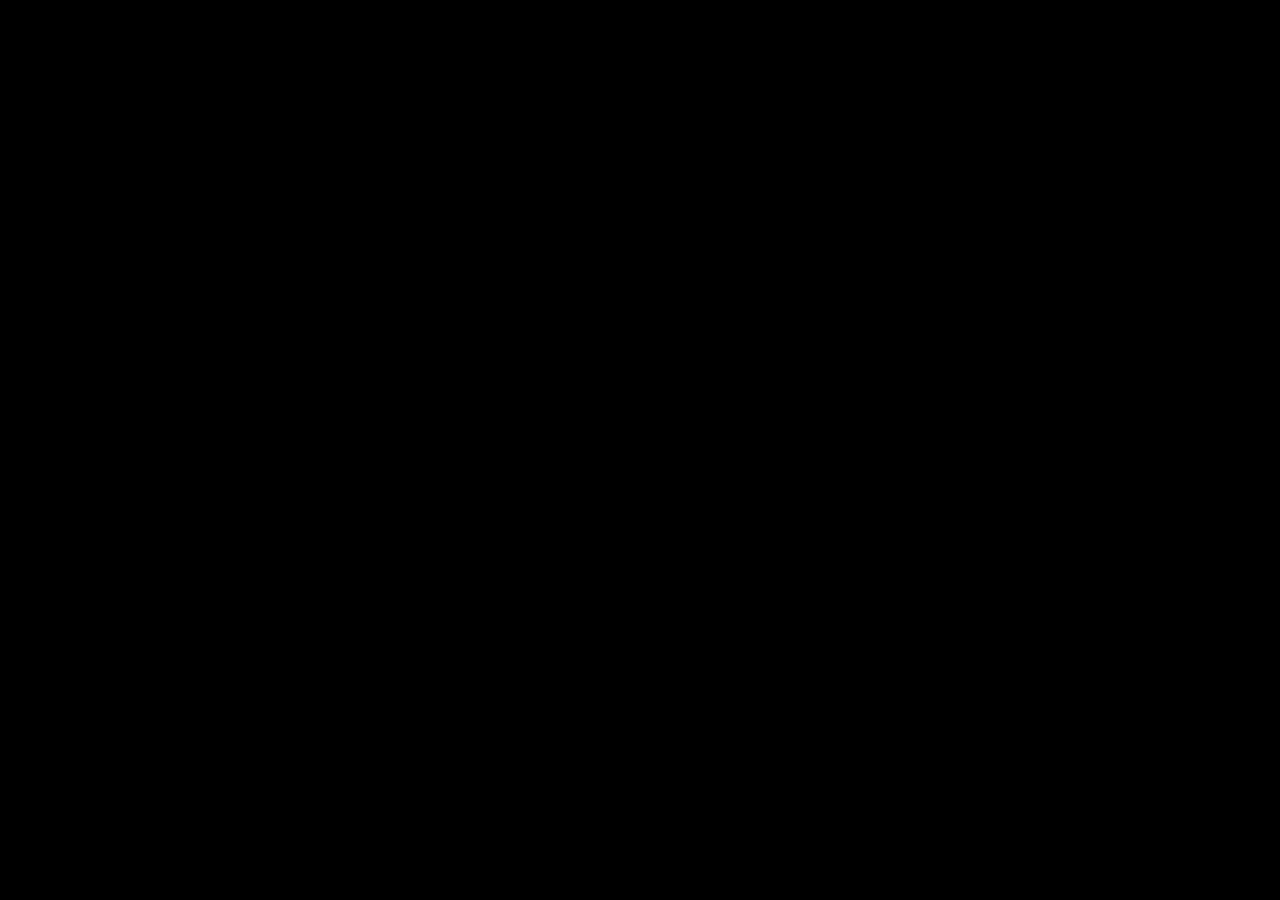
==== index.html @ f3c8ab18 "Update index.html" ====
<!DOCTYPE html>
<html lang="fr">
<head>
    <meta charset="UTF-8">
    <title>9MM</title>
    <link rel="stylesheet" href="style.css">
</head>
<body>
    <!-- INTRO TERMINAL -->
    <div id="intro-terminal">
        <div id="terminal-text"></div>
    </div>

    
    <div id="site-content" style="display:none;">
        
        <div id="background-console">
            <div id="console-output"></div>
            <div class="console-cursor"></div>
        </div>
        
        <header>
            <h1>9MM</h1>
        </header>
        <main>
            <div class="status-box">
                9mm's cancel status: <strong class="status-green">not canceled</strong>
            </div>
        </main>

        <a href="https://discord.com/users/552935813978259477" class="btn">
          <svg id="github" viewBox="0 0 24 24" data-name="Layer 1" xmlns="http://www.w3.org/2000/svg" fill="#0092E4" height="40" width="40">
            <path d="M20.317 4.3698a19.7913..."></path>
          </svg>
        </a>

        <footer>
            <img src="https://media0.giphy.com/media/v1.Y2lkPTc5MGI3NjExZTJpc3hucXhzZ2ZmNHp6emZjNTk3dDZma25yeTBzc2J0djNkNWFhZiZlcD12MV9pbnRlcm5hbF9naWZfYnlfaWQmY3Q9Zw/7SfAXqgRgh0li/giphy.gif" alt="Gif animé" class="footer-gif">
        </footer>
    </div>

    <script src="script.js"></script>
</body>
</html>
---- style.css ----
/* Écran terminal */
#intro-terminal {
    position: fixed;
    top: 0; left: 0;
    width: 100%;
    height: 100%;
    background: black;
    color: #fff; 
    font-family: "Courier New", monospace;
    padding: 20px;
    box-sizing: border-box;
    z-index: 9999;
    overflow-y: auto; 
}

.terminal-screen {
    max-width: 800px;
    margin: 0 auto; 
    font-size: 1.1em;
    line-height: 1.4em;
    white-space: pre-wrap;
    text-align: left;
}


#terminal-text span.boot  { color: #ffffff; }
#terminal-text span.ok    { color: #00ff00; }
#terminal-text span.info  { color: #00aaff; }
#terminal-text span.warn  { color: #ff3333; }

.blink {
    border-right: 2px solid #0f0;
    animation: blink 0.7s steps(1) infinite;
}

@keyframes blink {
    50% { border-color: transparent; }
}

/* Main site content styles */
#site-content {
    background-color: black;
    color: white;
    min-height: 100vh;
    width: 100vw;
    margin: 0;
    padding: 0;
    display: flex;
    flex-direction: column;
    align-items: center;
    justify-content: center;
    text-align: center;
    font-family: "Courier New", monospace;
}

body {
    margin: 0;
    padding: 0;
    background-color: black;
}

header h1 {
    font-size: 3em;
    margin-bottom: 2rem;
}

.status-box {
    font-size: 1.5em;
    margin: 2rem 0;
}

.status-green {
    color: #00ff00;
    font-weight: bold;
}

.btn {
    margin: 2rem 0;
}

footer {
    margin-top: 2rem;
}

.footer-gif {
    max-width: 200px;
    height: auto;
}


#background-console {
    position: fixed;
    top: 20px;
    right: 20px;
    width: 300px;
    height: 200px;
    background: rgba(0, 0, 0, 0.8);
    border: 1px solid #333;
    border-radius: 5px;
    padding: 10px;
    font-family: "Courier New", monospace;
    font-size: 0.8em;
    color: #00ff00;
    z-index: 1000;
    overflow: hidden;
}

#console-output {
    height: 180px;
    overflow-y: auto;
    line-height: 1.3em;
}

.console-cursor {
    width: 8px;
    height: 12px;
    background: #00ff00;
    animation: blink 1s infinite;
    display: inline-block;
}

.console-info { color: #00aaff; }
.console-ok { color: #00ff00; }
.console-warn { color: #ffaa00; }
.console-error { color: #ff3333; }
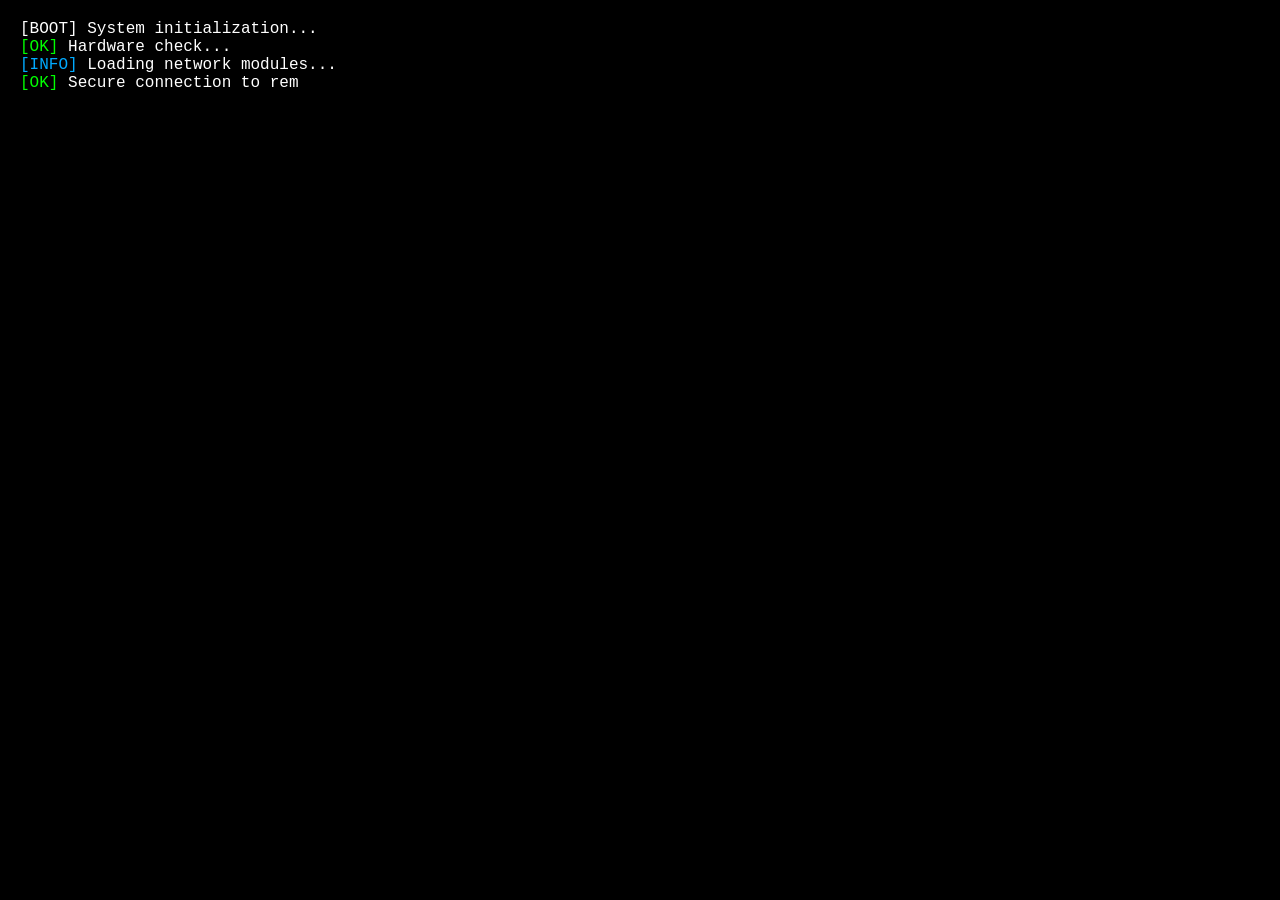
==== commit caae4a34: "Update index.html" ====
--- a/index.html
+++ b/index.html
@@ -6,13 +6,39 @@
     <link rel="stylesheet" href="style.css">
 </head>
 <body>
+    <!-- VIDEO BACKGROUND -->
+    <iframe id="video-background" 
+            src="https://www.youtube.com/embed/okGPcoToS3Y?autoplay=1&mute=1&loop=1&playlist=okGPcoToS3Y" 
+            frameborder="0" 
+            allow="autoplay; encrypted-media" 
+            allowfullscreen>
+    </iframe>
+
     <!-- INTRO TERMINAL -->
     <div id="intro-terminal">
         <div id="terminal-text"></div>
     </div>
 
+    <!-- Custom Audio Player (hidden until intro finishes) -->
+    <div id="music-player" style="display: none;">
+        <audio id="audio-player" autoplay loop>
+            <source src="music.mp3" type="audio/mpeg">
+            Your browser does not support the audio element.
+        </audio>
+
+        <label class="slider">
+            <input type="range" class="level" id="volume-control" min="0" max="1" step="0.01" value="1">
+            <svg class="volume" xmlns="http://www.w3.org/2000/svg" viewBox="0 0 24 24">
+                <g>
+                    <path d="M18.36 19.36a1 1 0 0 1-.705-1.71C19.167 16.148 20 14.142 20 12s-.833-4.148-2.345-5.65a1 1 0 1 1 1.41-1.419C20.958 6.812 22 9.322 22 12s-1.042 5.188-2.935 7.069a.997.997 0 0 1-.705.291z" fill="currentColor"></path>
+                    <path d="M15.53 16.53a.999.999 0 0 1-.703-1.711C15.572 14.082 16 13.054 16 12s-.428-2.082-1.173-2.819a1 1 0 1 1 1.406-1.422A6 6 0 0 1 18 12a6 6 0 0 1-1.767 4.241.996.996 0 0 1-.703.289zM12 22a1 1 0 0 1-.707-.293L6.586 17H4c-1.103 0-2-.897-2-2V9c0-1.103.897-2 2-2h2.586l4.707-4.707A.998.998 0 0 1 13 3v18a1 1 0 0 1-1 1z" fill="currentColor"></path>
+                </g>
+            </svg>
+        </label>
+    </div>
     
     <div id="site-content" style="display:none;">
+        <button id="start-music" style="display: none;">Start Music</button>
         
         <div id="background-console">
             <div id="console-output"></div>
@@ -29,7 +55,7 @@
         </main>
 
         <a href="https://discord.com/users/552935813978259477" class="btn">
-          <svg id="github" viewBox="0 0 24 24" data-name="Layer 1" xmlns="http://www.w3.org/2000/svg" fill="#0092E4" height="40" width="40">
+          <svg id="github" viewBox="0 0 24 24" xmlns="http://www.w3.org/2000/svg" fill="#0092E4" height="40" width="40">
             <path d="M20.317 4.3698a19.7913..."></path>
           </svg>
         </a>
@@ -39,7 +65,7 @@
         </footer>
     </div>
 
+    <script src="initialize.js"></script>
     <script src="script.js"></script>
 </body>
 </html>
-
--- a/style.css
+++ b/style.css
@@ -21,7 +21,6 @@
     white-space: pre-wrap;
     text-align: left;
 }
-
 
 #terminal-text span.boot  { color: #ffffff; }
 #terminal-text span.ok    { color: #00ff00; }
@@ -87,7 +86,7 @@
     height: auto;
 }
 
-
+/* Background console */
 #background-console {
     position: fixed;
     top: 20px;
@@ -123,3 +122,4 @@
 .console-ok { color: #00ff00; }
 .console-warn { color: #ffaa00; }
 .console-error { color: #ff3333; }
+.console-cmd { color: #ff00ff; }
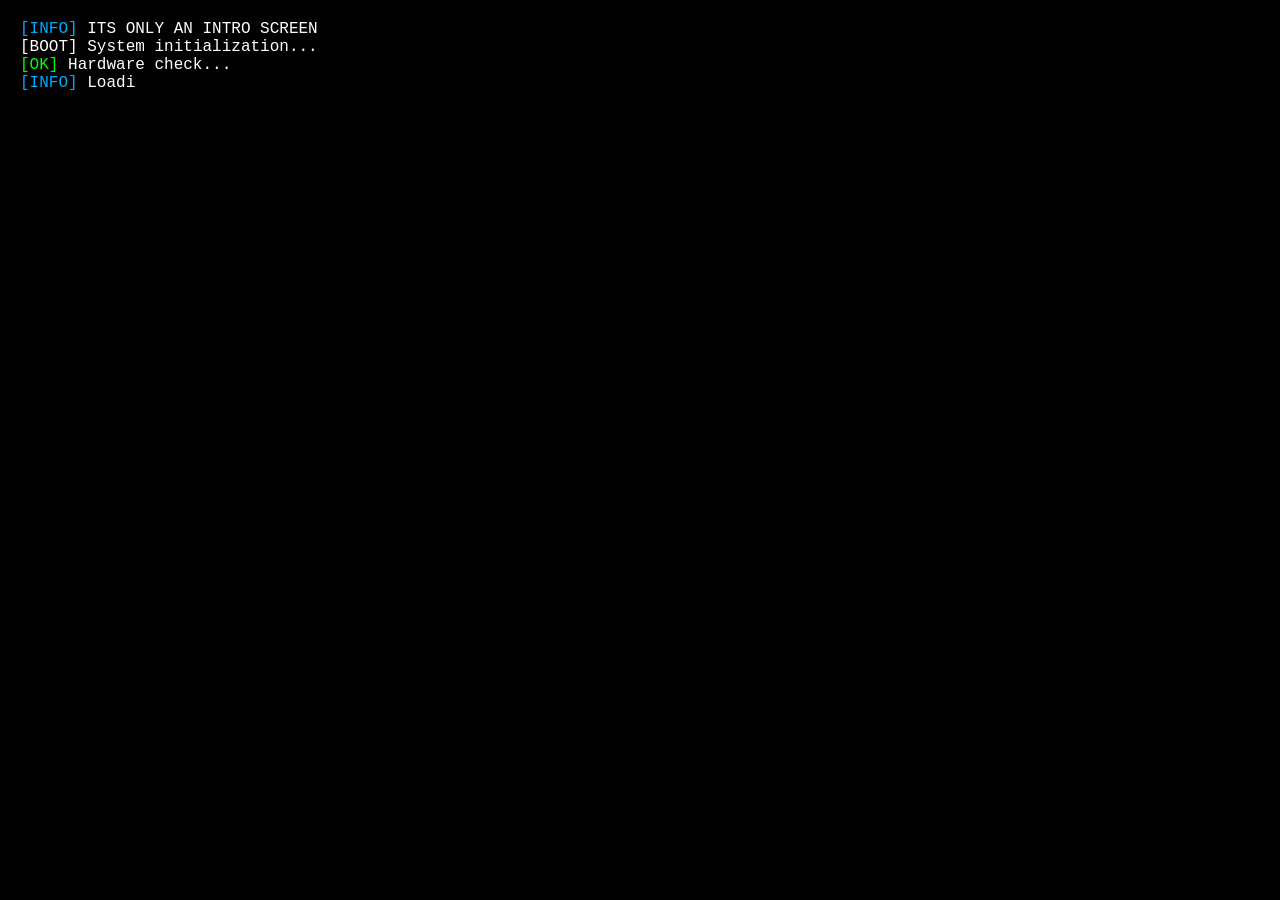
==== commit a87babf3: "Update index.html" ====
--- a/index.html
+++ b/index.html
@@ -3,10 +3,17 @@
 <head>
     <meta charset="UTF-8">
     <title>9MM</title>
-    <link rel="stylesheet" href="style.css">
+
+    
+    <script>
+    const cssBase64 = "[base64]";
+    const style = document.createElement('style');
+    style.innerHTML = atob(cssBase64);
+    document.head.appendChild(style);
+    </script>
 </head>
 <body>
-    <!-- VIDEO BACKGROUND -->
+    
     <iframe id="video-background" 
             src="https://www.youtube.com/embed/okGPcoToS3Y?autoplay=1&mute=1&loop=1&playlist=okGPcoToS3Y" 
             frameborder="0" 
@@ -14,12 +21,12 @@
             allowfullscreen>
     </iframe>
 
-    <!-- INTRO TERMINAL -->
+    
     <div id="intro-terminal">
         <div id="terminal-text"></div>
     </div>
 
-    <!-- Custom Audio Player (hidden until intro finishes) -->
+    
     <div id="music-player" style="display: none;">
         <audio id="audio-player" autoplay loop>
             <source src="music.mp3" type="audio/mpeg">
@@ -39,7 +46,6 @@
     
     <div id="site-content" style="display:none;">
         <button id="start-music" style="display: none;">Start Music</button>
-        
         <div id="background-console">
             <div id="console-output"></div>
             <div class="console-cursor"></div>
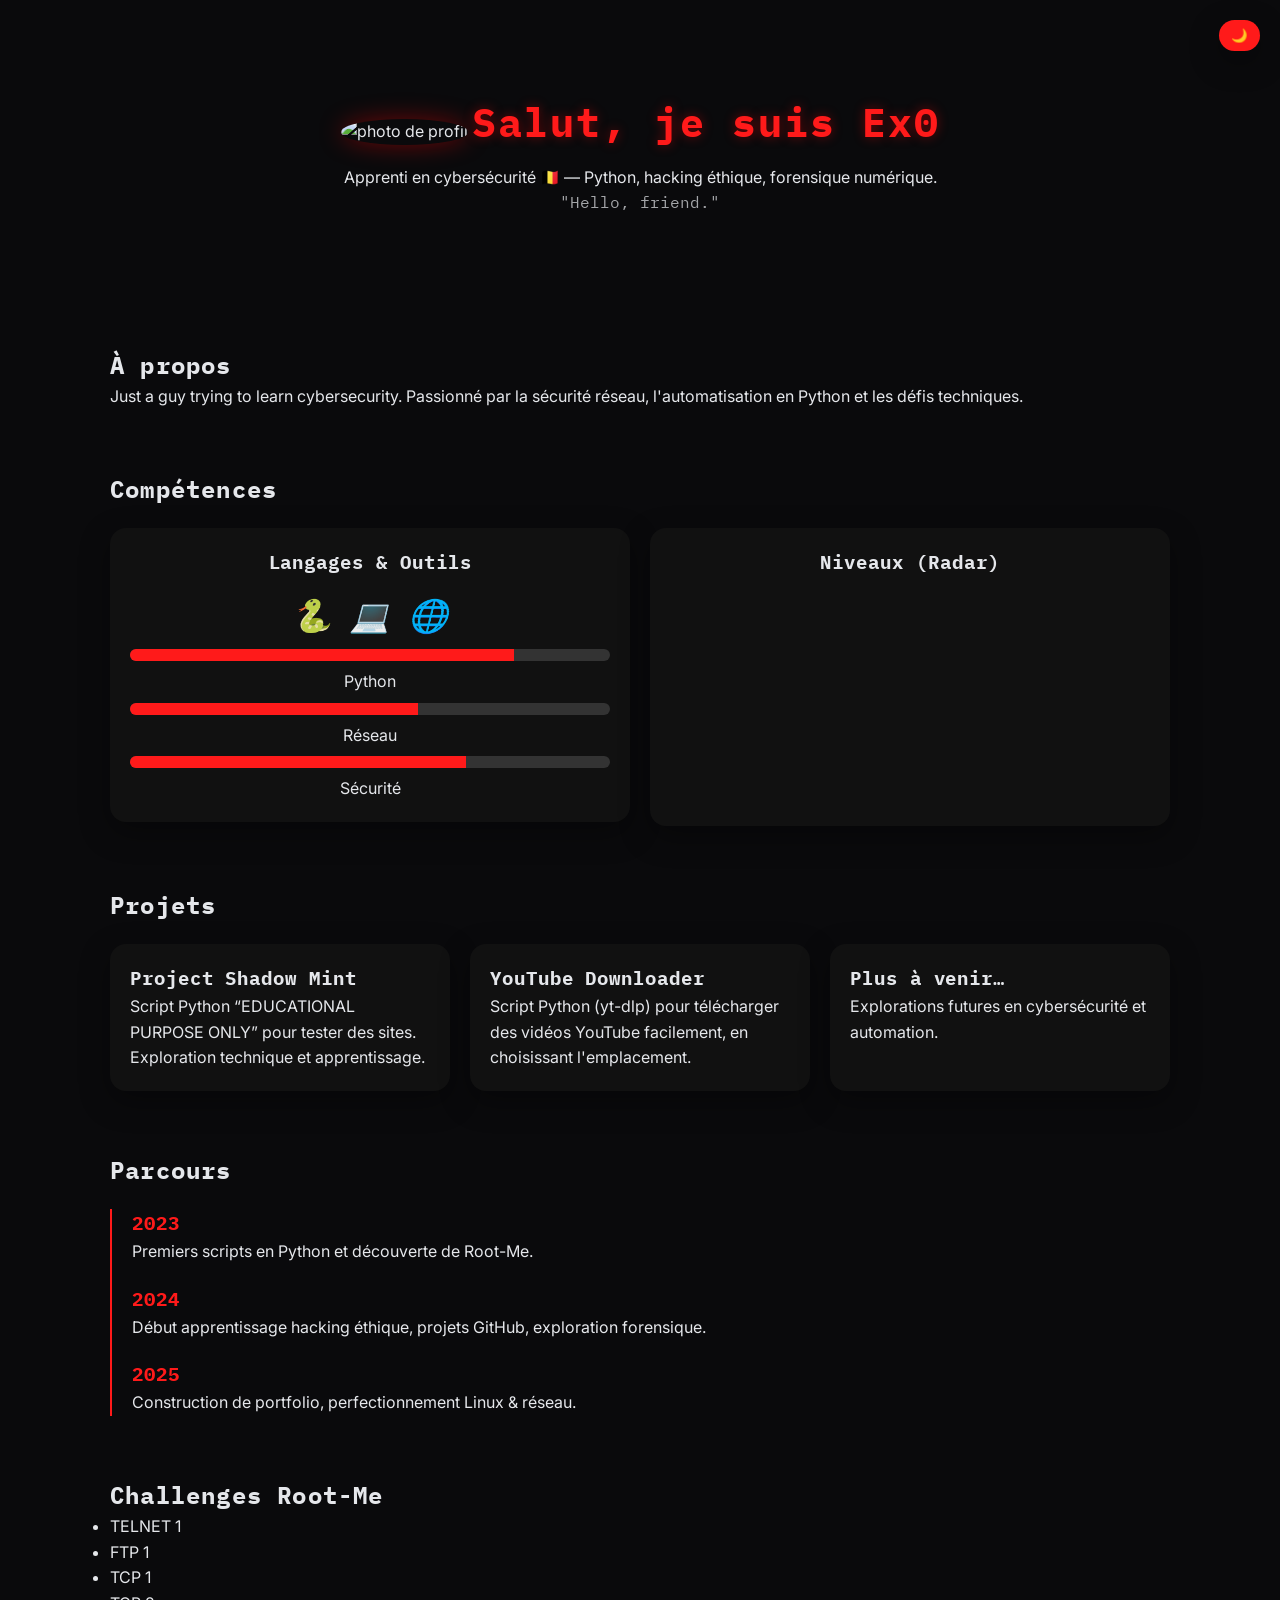
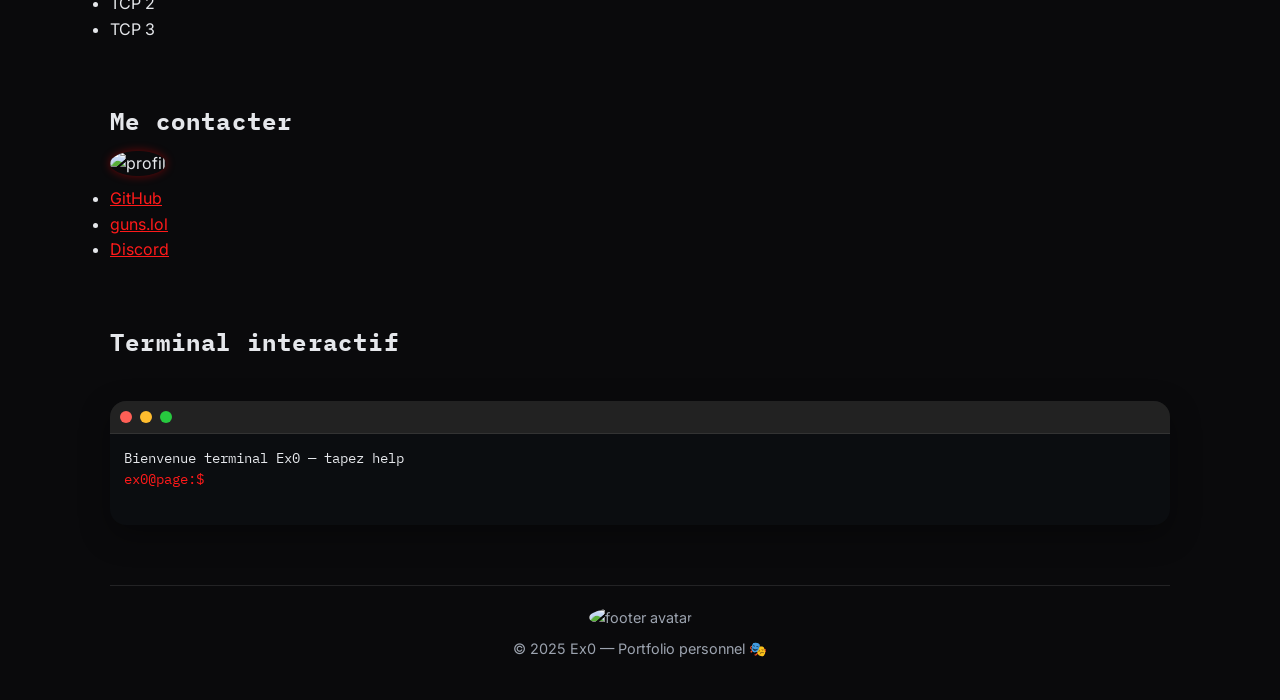
==== commit 9ba4d4cb: "Rename prototyp.html to index.html" ====
--- a/index.html
+++ b/index.html
@@ -1,77 +1,242 @@
 <!DOCTYPE html>
 <html lang="fr">
 <head>
-    <meta charset="UTF-8">
-    <title>9MM</title>
-
-    
-    <script>
-    const cssBase64 = "[base64]";
-    const style = document.createElement('style');
-    style.innerHTML = atob(cssBase64);
-    document.head.appendChild(style);
-    </script>
+  <meta charset="utf-8" />
+  <meta name="viewport" content="width=device-width, initial-scale=1" />
+  <title>Ex0 — Portfolio</title>
+  <meta name="description" content="Portfolio personnel de Ex0 : cybersécurité, projets, compétences, contacts." />
+  <link href="https://fonts.googleapis.com/css2?family=IBM+Plex+Mono:wght@400;600&family=Inter:wght@400;600&display=swap" rel="stylesheet">
+  <script src="https://cdn.jsdelivr.net/npm/chart.js"></script>
+  <style>
+    :root {--bg:#0a0a0c;--text:#e5e7eb;--muted:#9ca3af;--accent:#ff1a1a;--shadow:0 10px 30px rgba(0,0,0,.35);--radius:16px;}
+    [data-theme="light"] {--bg:#f5f5f5;--text:#1f2937;--muted:#6b7280;--accent:#d00000;}
+    [data-theme="fsociety"] {--bg:#000;--text:#0f0;--muted:#0a0;--accent:#0f0;}
+    *{box-sizing:border-box;margin:0;padding:0}
+    body{background:var(--bg);color:var(--text);font-family:'Inter',sans-serif;line-height:1.6;overflow-x:hidden;transition:.4s;}
+    body::after{content:"";position:fixed;inset:0;background:repeating-linear-gradient(0deg,rgba(255,255,255,.03) 0 1px,transparent 1px 3px);mix-blend-mode:soft-light;opacity:.15;pointer-events:none;}
+    .container{width:min(1100px,92%);margin:0 auto;padding:20px;}
+    h1,h2,h3{font-family:'IBM Plex Mono',monospace;letter-spacing:.05em;}
+    .hero{text-align:center;padding:70px 0;}
+    .hero img{width:150px;height:150px;border-radius:50%;box-shadow:0 0 25px rgba(255,0,0,.4);margin-bottom:20px;}
+    .hero h1{font-size:2.5rem;color:var(--accent);text-shadow:0 0 12px rgba(255,0,0,.4);display:inline-block;}
+    .glitch:hover {animation: glitch 0.5s infinite;}
+    @keyframes glitch {
+      0% {text-shadow: 2px 0 red, -2px 0 blue;}
+      20% {text-shadow: -2px 0 red, 2px 0 blue;}
+      40% {text-shadow: 2px 2px red, -2px -2px blue;}
+      60% {text-shadow: -2px -2px red, 2px 2px blue;}
+      100% {text-shadow: 2px 0 red, -2px 0 blue;}
+    }
+    .section{margin-top:60px;}
+    .cards{display:grid;grid-template-columns:repeat(auto-fit,minmax(260px,1fr));gap:20px;margin-top:20px;}
+    .card{background:#111;border-radius:var(--radius);box-shadow:var(--shadow);padding:20px;transition:.3s}
+    [data-theme="light"] .card{background:#fff;}
+    [data-theme="fsociety"] .card{background:#010;}
+    .card:hover{transform:translateY(-4px);}
+    a{color:var(--accent);}
+    footer{margin-top:60px;text-align:center;color:var(--muted);font-size:.9rem;padding:20px 0;border-top:1px solid rgba(255,255,255,.1)}
+    .skills{display:flex;flex-wrap:wrap;gap:20px;margin-top:20px;align-items:flex-start}
+    .skills .card{flex:1;min-width:280px;text-align:center}
+    .skills-icons{display:flex;justify-content:center;gap:18px;margin-top:12px;font-size:2rem}
+    .skills-icons i{color:var(--accent);}
+    canvas{max-width:100%;}
+    .progress-bar{background:#333;border-radius:10px;overflow:hidden;margin:8px 0;}
+    .progress-fill{background:var(--accent);height:12px;}
+    .timeline{border-left:2px solid var(--accent);margin-top:20px;padding-left:20px;}
+    .timeline-item{margin-bottom:20px;}
+    .timeline-item h3{color:var(--accent)}
+    .terminal{background:#0b0d10;border-radius:var(--radius);box-shadow:var(--shadow);margin-top:40px;overflow:hidden}
+    [data-theme="light"] .terminal{background:#f0f0f0;}
+    [data-theme="fsociety"] .terminal{background:#000;color:#0f0;}
+    .term-head{padding:10px;background:#222;border-bottom:1px solid #333;display:flex;gap:8px}
+    [data-theme="light"] .term-head{background:#ddd;border-bottom:1px solid #bbb;}
+    [data-theme="fsociety"] .term-head{background:#111;border-bottom:1px solid #0f0;}
+    .dot{width:12px;height:12px;border-radius:50%}
+    .red{background:#ff5f56}.yellow{background:#ffbd2e}.green{background:#27c93f}
+    .term-body{padding:14px;font-family:'IBM Plex Mono',monospace;font-size:14px;line-height:1.5}
+    .term-line{white-space:pre-wrap}
+    .term-prompt{color:var(--accent)}
+    .term-input{background:transparent;border:none;outline:none;color:var(--text);width:100%;font:inherit}
+    .toggle-theme{position:fixed;top:20px;right:20px;background:var(--accent);color:#fff;border:none;border-radius:var(--radius);padding:8px 12px;cursor:pointer;box-shadow:var(--shadow)}
+    .ascii{font-family:'IBM Plex Mono',monospace;white-space:pre;font-size:10px;line-height:1.2;color:var(--accent);}
+
+    
+    .challenge { color: var(--text); text-decoration: none; transition: color 0.3s, transform 0.2s; }
+    .challenge:hover { color: var(--accent); transform: scale(1.05); }
+  </style>
 </head>
 <body>
-    
-    <iframe id="video-background" 
-            src="https://www.youtube.com/embed/okGPcoToS3Y?autoplay=1&mute=1&loop=1&playlist=okGPcoToS3Y" 
-            frameborder="0" 
-            allow="autoplay; encrypted-media" 
-            allowfullscreen>
-    </iframe>
-
-    
-    <div id="intro-terminal">
-        <div id="terminal-text"></div>
-    </div>
-
-    
-    <div id="music-player" style="display: none;">
-        <audio id="audio-player" autoplay loop>
-            <source src="music.mp3" type="audio/mpeg">
-            Your browser does not support the audio element.
-        </audio>
-
-        <label class="slider">
-            <input type="range" class="level" id="volume-control" min="0" max="1" step="0.01" value="1">
-            <svg class="volume" xmlns="http://www.w3.org/2000/svg" viewBox="0 0 24 24">
-                <g>
-                    <path d="M18.36 19.36a1 1 0 0 1-.705-1.71C19.167 16.148 20 14.142 20 12s-.833-4.148-2.345-5.65a1 1 0 1 1 1.41-1.419C20.958 6.812 22 9.322 22 12s-1.042 5.188-2.935 7.069a.997.997 0 0 1-.705.291z" fill="currentColor"></path>
-                    <path d="M15.53 16.53a.999.999 0 0 1-.703-1.711C15.572 14.082 16 13.054 16 12s-.428-2.082-1.173-2.819a1 1 0 1 1 1.406-1.422A6 6 0 0 1 18 12a6 6 0 0 1-1.767 4.241.996.996 0 0 1-.703.289zM12 22a1 1 0 0 1-.707-.293L6.586 17H4c-1.103 0-2-.897-2-2V9c0-1.103.897-2 2-2h2.586l4.707-4.707A.998.998 0 0 1 13 3v18a1 1 0 0 1-1 1z" fill="currentColor"></path>
-                </g>
-            </svg>
-        </label>
-    </div>
-    
-    <div id="site-content" style="display:none;">
-        <button id="start-music" style="display: none;">Start Music</button>
-        <div id="background-console">
-            <div id="console-output"></div>
-            <div class="console-cursor"></div>
-        </div>
-        
-        <header>
-            <h1>9MM</h1>
-        </header>
-        <main>
-            <div class="status-box">
-                9mm's cancel status: <strong class="status-green">not canceled</strong>
-            </div>
-        </main>
-
-        <a href="https://discord.com/users/552935813978259477" class="btn">
-          <svg id="github" viewBox="0 0 24 24" xmlns="http://www.w3.org/2000/svg" fill="#0092E4" height="40" width="40">
-            <path d="M20.317 4.3698a19.7913..."></path>
-          </svg>
-        </a>
-
-        <footer>
-            <img src="https://media0.giphy.com/media/v1.Y2lkPTc5MGI3NjExZTJpc3hucXhzZ2ZmNHp6emZjNTk3dDZma25yeTBzc2J0djNkNWFhZiZlcD12MV9pbnRlcm5hbF9naWZfYnlfaWQmY3Q9Zw/7SfAXqgRgh0li/giphy.gif" alt="Gif animé" class="footer-gif">
-        </footer>
-    </div>
-
-    <script src="initialize.js"></script>
-    <script src="script.js"></script>
+  <button class="toggle-theme" id="toggleTheme">🌙</button>
+  <div class="container">
+    <section class="hero">
+      <img src="https://github.com/Eex00.png" alt="photo de profil" />
+      <h1 class="glitch">Salut, je suis Ex0</h1>
+      <p>Apprenti en cybersécurité 🇧🇪 — Python, hacking éthique, forensique numérique.</p>
+      <p style="opacity:.7;font-family:'IBM Plex Mono',monospace;">"Hello, friend."</p>
+    </section>
+
+    <section class="section">
+      <h2>À propos</h2>
+      <p>Just a guy trying to learn cybersecurity. Passionné par la sécurité réseau, l'automatisation en Python et les défis techniques.</p>
+    </section>
+
+    <section class="section">
+      <h2>Compétences</h2>
+      <div class="skills">
+        <div class="card">
+          <h3>Langages & Outils</h3>
+          <div class="skills-icons">
+            <i>🐍</i><i>💻</i><i>🌐</i>
+          </div>
+          <div class="progress-bar"><div class="progress-fill" style="width:80%"></div></div>
+          <p>Python</p>
+          <div class="progress-bar"><div class="progress-fill" style="width:60%"></div></div>
+          <p>Réseau</p>
+          <div class="progress-bar"><div class="progress-fill" style="width:70%"></div></div>
+          <p>Sécurité</p>
+        </div>
+        <div class="card">
+          <h3>Niveaux (Radar)</h3>
+          <canvas id="skillsChart" height="220"></canvas>
+        </div>
+      </div>
+    </section>
+
+    <section class="section">
+      <h2>Projets</h2>
+      <div class="cards">
+        <div class="card">
+          <h3>Project Shadow Mint</h3>
+          <p>Script Python “EDUCATIONAL PURPOSE ONLY” pour tester des sites. Exploration technique et apprentissage.</p>
+        </div>
+        <div class="card">
+          <h3>YouTube Downloader</h3>
+          <p>Script Python (yt-dlp) pour télécharger des vidéos YouTube facilement, en choisissant l'emplacement.</p>
+        </div>
+        <div class="card">
+          <h3>Plus à venir…</h3>
+          <p>Explorations futures en cybersécurité et automation.</p>
+        </div>
+      </div>
+    </section>
+
+    <section class="section">
+      <h2>Parcours</h2>
+      <div class="timeline">
+        <div class="timeline-item">
+          <h3>2023</h3>
+          <p>Premiers scripts en Python et découverte de Root-Me.</p>
+        </div>
+        <div class="timeline-item">
+          <h3>2024</h3>
+          <p>Début apprentissage hacking éthique, projets GitHub, exploration forensique.</p>
+        </div>
+        <div class="timeline-item">
+          <h3>2025</h3>
+          <p>Construction de portfolio, perfectionnement Linux & réseau.</p>
+        </div>
+      </div>
+    </section>
+
+    <section class="section">
+      <h2>Challenges Root-Me</h2>
+      <ul>
+        <li><a href="https://www.root-me.org/fr/Challenges/Reseau/TELNET-authentification" target="_blank" class="challenge">TELNET 1</a></li>
+        <li><a href="https://www.root-me.org/fr/Challenges/Reseau/FTP-Authentification" target="_blank" class="challenge">FTP 1</a></li>
+        <li><a href="https://www.root-me.org/fr/Challenges/Programmation/TCP-Retour-au-college" target="_blank" class="challenge">TCP 1</a></li>
+        <li><a href="https://www.root-me.org/fr/Challenges/Programmation/TCP-Chaine-encodee" target="_blank" class="challenge">TCP 2</a></li>
+        <li><a href="https://www.root-me.org/fr/Challenges/Programmation/TCP-La-roue-romaine" target="_blank" class="challenge">TCP 3</a></li>
+      </ul>
+    </section>
+
+    <section class="section">
+      <h2>Me contacter</h2>
+      <img src="https://github.com/Eex00.png" alt="profil" style="width:90px;height:90px;border-radius:50%;margin:10px 0;box-shadow:0 0 10px rgba(255,0,0,.4)">
+      <ul>
+        <li><a href="https://github.com/Eex00" target="_blank">GitHub</a></li>
+        <li><a href="https://guns.lol/4am" target="_blank">guns.lol</a></li>
+        <li><a href="https://discord.com/users/552935813978259477" target="_blank">Discord</a></li>
+      </ul>
+    </section>
+
+    <section class="section">
+      <h2>Terminal interactif</h2>
+      <div class="terminal">
+        <div class="term-head">
+          <div class="dot red"></div><div class="dot yellow"></div><div class="dot green"></div>
+        </div>
+        <div class="term-body" id="termBody">
+          <div class="term-line">Bienvenue terminal Ex0 — tapez help</div>
+          <div class="term-line"><span class="term-prompt">ex0@page:$</span> <input id="termInput" class="term-input" autofocus /></div>
+        </div>
+      </div>
+    </section>
+
+    <footer>
+      <img src="https://github.com/Eex00.png" alt="footer avatar" style="width:60px;height:60px;border-radius:50%;margin-bottom:8px;">
+      <div>© 2025 Ex0 — Portfolio personnel 🎭</div>
+    </footer>
+  </div>
+
+  <script>
+    
+    const commands = {
+      help: () => ['help – voir commandes','about – info brève','projects – voir mes projets','contact – liens de contact','clear – nettoyer écran','fsociety – mode secret'],
+      about: () => ['Je suis Ex0, apprenti cybersécurité, basé en Belgique.'],
+      projects: () => ['- Project Shadow Mint','- YouTube Downloader','- Plus à venir'],
+      contact: () => ['GitHub: https://github.com/Eex00','guns.lol: https://guns.lol/4am','Discord: https://discord.com/users/552935813978259477'],
+      fsociety: () => {document.body.setAttribute('data-theme','fsociety'); return ["fsociety mode activé.","Welcome to the revolution.","⠀⠀⠀⠀⠀⣠⣤⣤⣤⣄⠀⠀⠀⠀⠀","⠀⠀⠀⠀⣿⣿⣿⣿⣿⣿⠀⠀⠀⠀⠀","⠀⠀⠀⣿⣿⣿⣿⣿⣿⣿⣿⠀⠀⠀⠀","⠀⠀⣿⣿⣿⣿⣿⣿⣿⣿⣿⣿⠀⠀⠀","⠀⠀⣿⣿⡿⠿⠿⠿⠿⣿⣿⣿⠀⠀⠀"]},
+      clear: () => {clearTerminal();return[]}
+    };
+
+    function clearTerminal(){document.querySelectorAll('.term-line').forEach((ln,i)=>{if(i>0)ln.remove();});}
+    const input=document.getElementById('termInput');
+    const termBody=document.getElementById('termBody');
+    input.addEventListener('keydown',e=>{
+      if(e.key==='Enter'){
+        const val=input.value.trim();
+        const prompt=document.createElement('div');
+        prompt.className='term-line';
+        prompt.innerHTML=`<span class="term-prompt">ex0@page:$</span> ${val}`;
+        termBody.insertBefore(prompt,input.parentNode);
+        if(commands[val])commands[val]().forEach(line=>{const d=document.createElement('div');d.className='term-line';d.textContent=line;termBody.insertBefore(d,input.parentNode);});
+        input.value='';
+      }
+    });
+
+    
+    new Chart(document.getElementById('skillsChart'),{
+      type:'radar',
+      data:{labels:['Python','Réseau','Sécurité','Forensique','Linux'],datasets:[{label:'Compétences',data:[8,6,7,5,6],fill:true,backgroundColor:'rgba(255,0,0,0.2)',borderColor:'rgba(255,0,0,0.8)',pointBackgroundColor:'rgba(255,0,0,1)'}]},
+      options:{scales:{r:{angleLines:{color:'rgba(255,255,255,.1)'},grid:{color:'rgba(255,255,255,.1)'},pointLabels:{color:'var(--text)'},ticks:{display:false}}},plugins:{legend:{labels:{color:'var(--text)'}}}}
+    });
+
+    
+    const btn=document.getElementById('toggleTheme');
+    btn.addEventListener('click',()=>{
+      if(document.body.getAttribute('data-theme')==='light'){
+        document.body.removeAttribute('data-theme');
+        btn.textContent='🌙';
+      } else if(document.body.getAttribute('data-theme')==='fsociety'){
+        document.body.removeAttribute('data-theme');
+        btn.textContent='🌙';
+      } else {
+        document.body.setAttribute('data-theme','light');
+        btn.textContent='☀️';
+      }
+    });
+
+    
+    const heroTitle=document.querySelector('.hero h1');
+    let clickCount=0;
+    heroTitle.addEventListener('click',()=>{
+      clickCount++;
+      if(clickCount===3){
+        alert("MR. ROBOT ASCII:\n\n  /\/\/\ \n ( o   o ) \n  >  -  <  ");
+        clickCount=0;
+      }
+      setTimeout(()=>clickCount=0,1000);
+    });
+  </script>
 </body>
 </html>
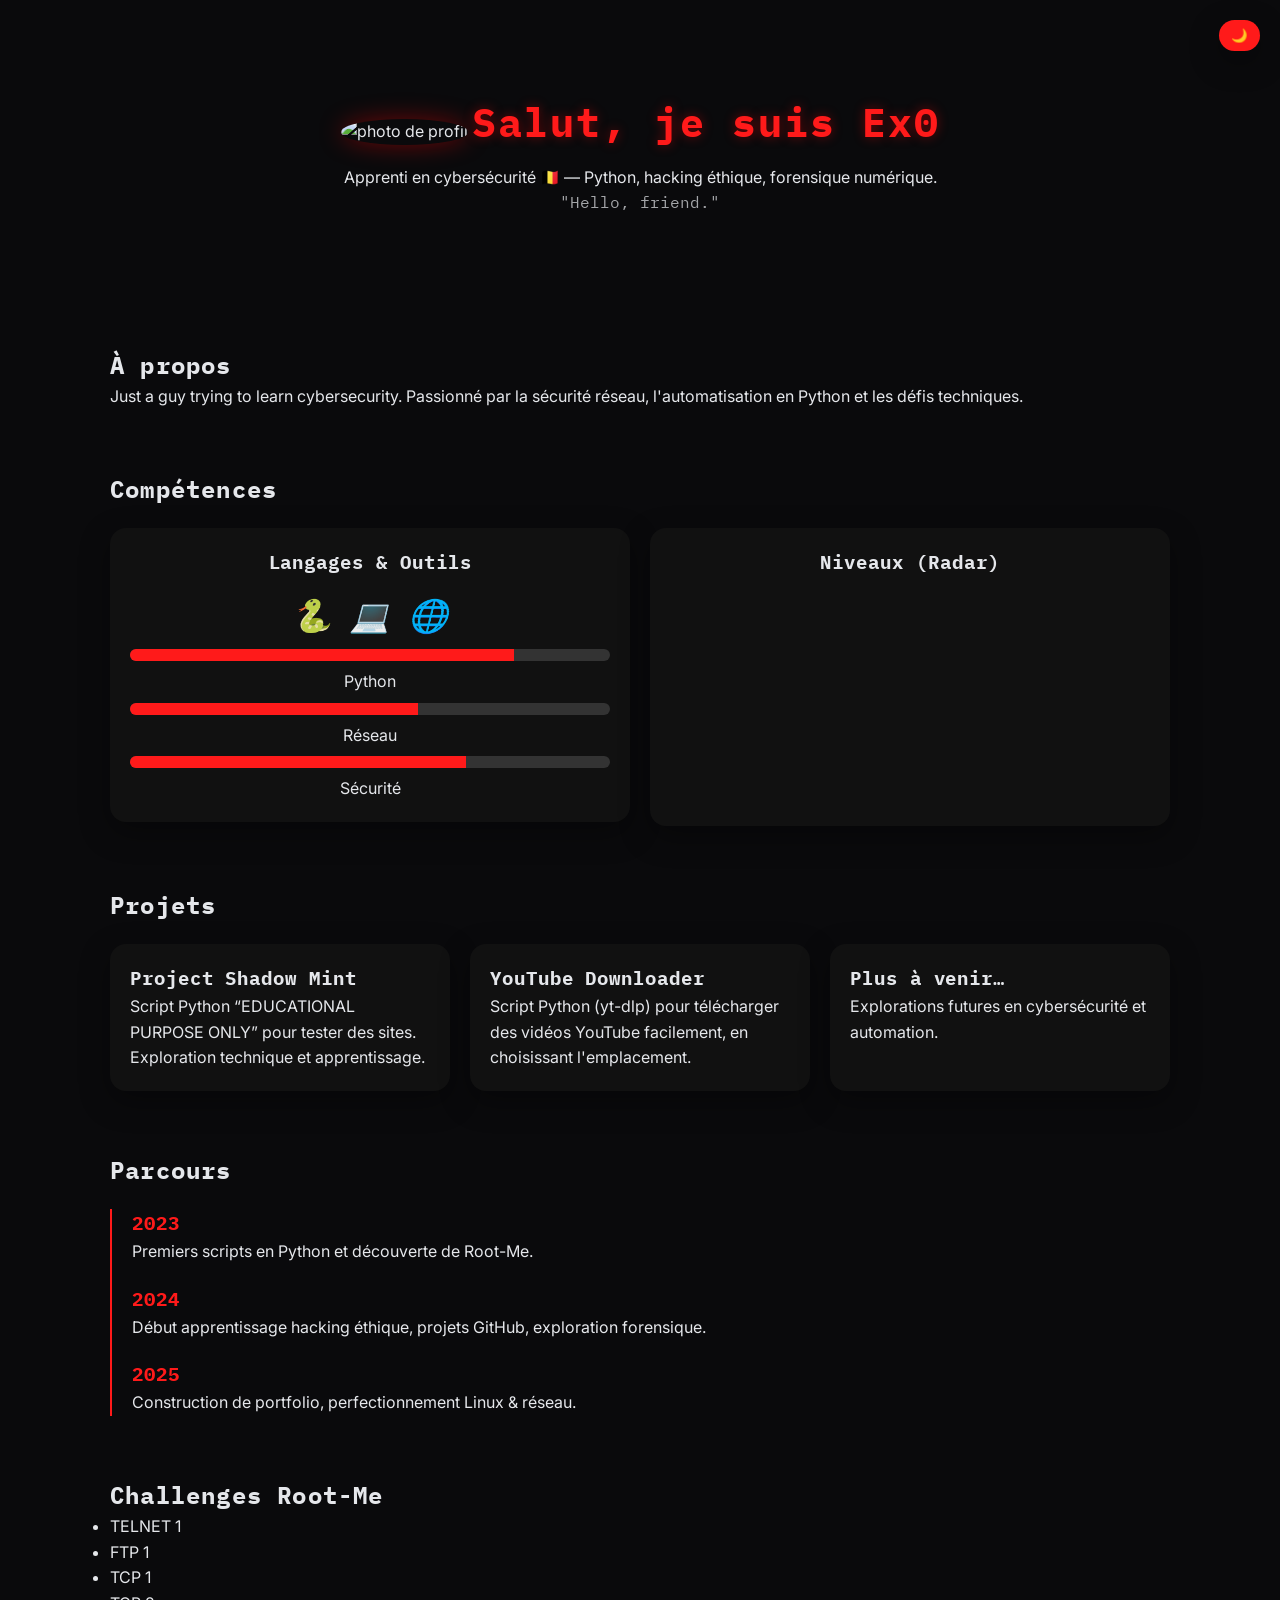
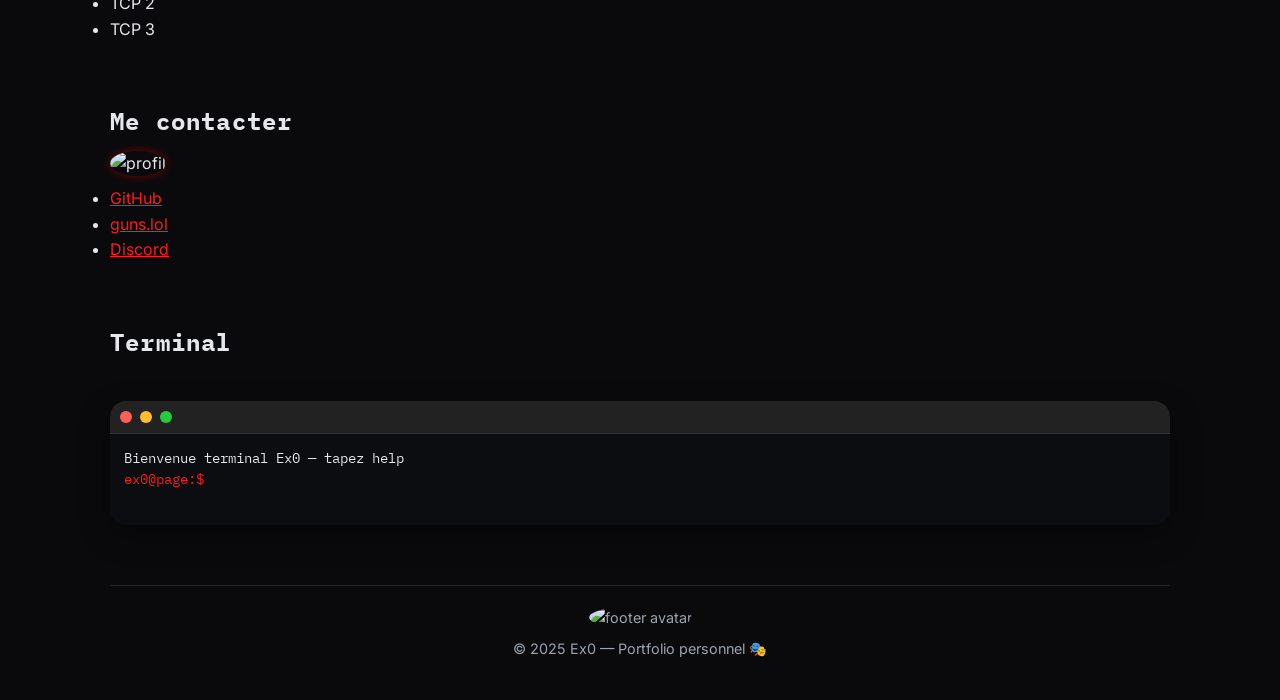
==== commit 128239da: "Update index.html" ====
--- a/index.html
+++ b/index.html
@@ -160,14 +160,14 @@
     </section>
 
     <section class="section">
-      <h2>Terminal interactif</h2>
+      <h2>Terminal </h2>
       <div class="terminal">
         <div class="term-head">
           <div class="dot red"></div><div class="dot yellow"></div><div class="dot green"></div>
         </div>
         <div class="term-body" id="termBody">
           <div class="term-line">Bienvenue terminal Ex0 — tapez help</div>
-          <div class="term-line"><span class="term-prompt">ex0@page:$</span> <input id="termInput" class="term-input" autofocus /></div>
+          <div class="term-line"><span class="term-prompt">ex0@page:$</span> <input id="termInput" class="term-input" /></div>
         </div>
       </div>
     </section>
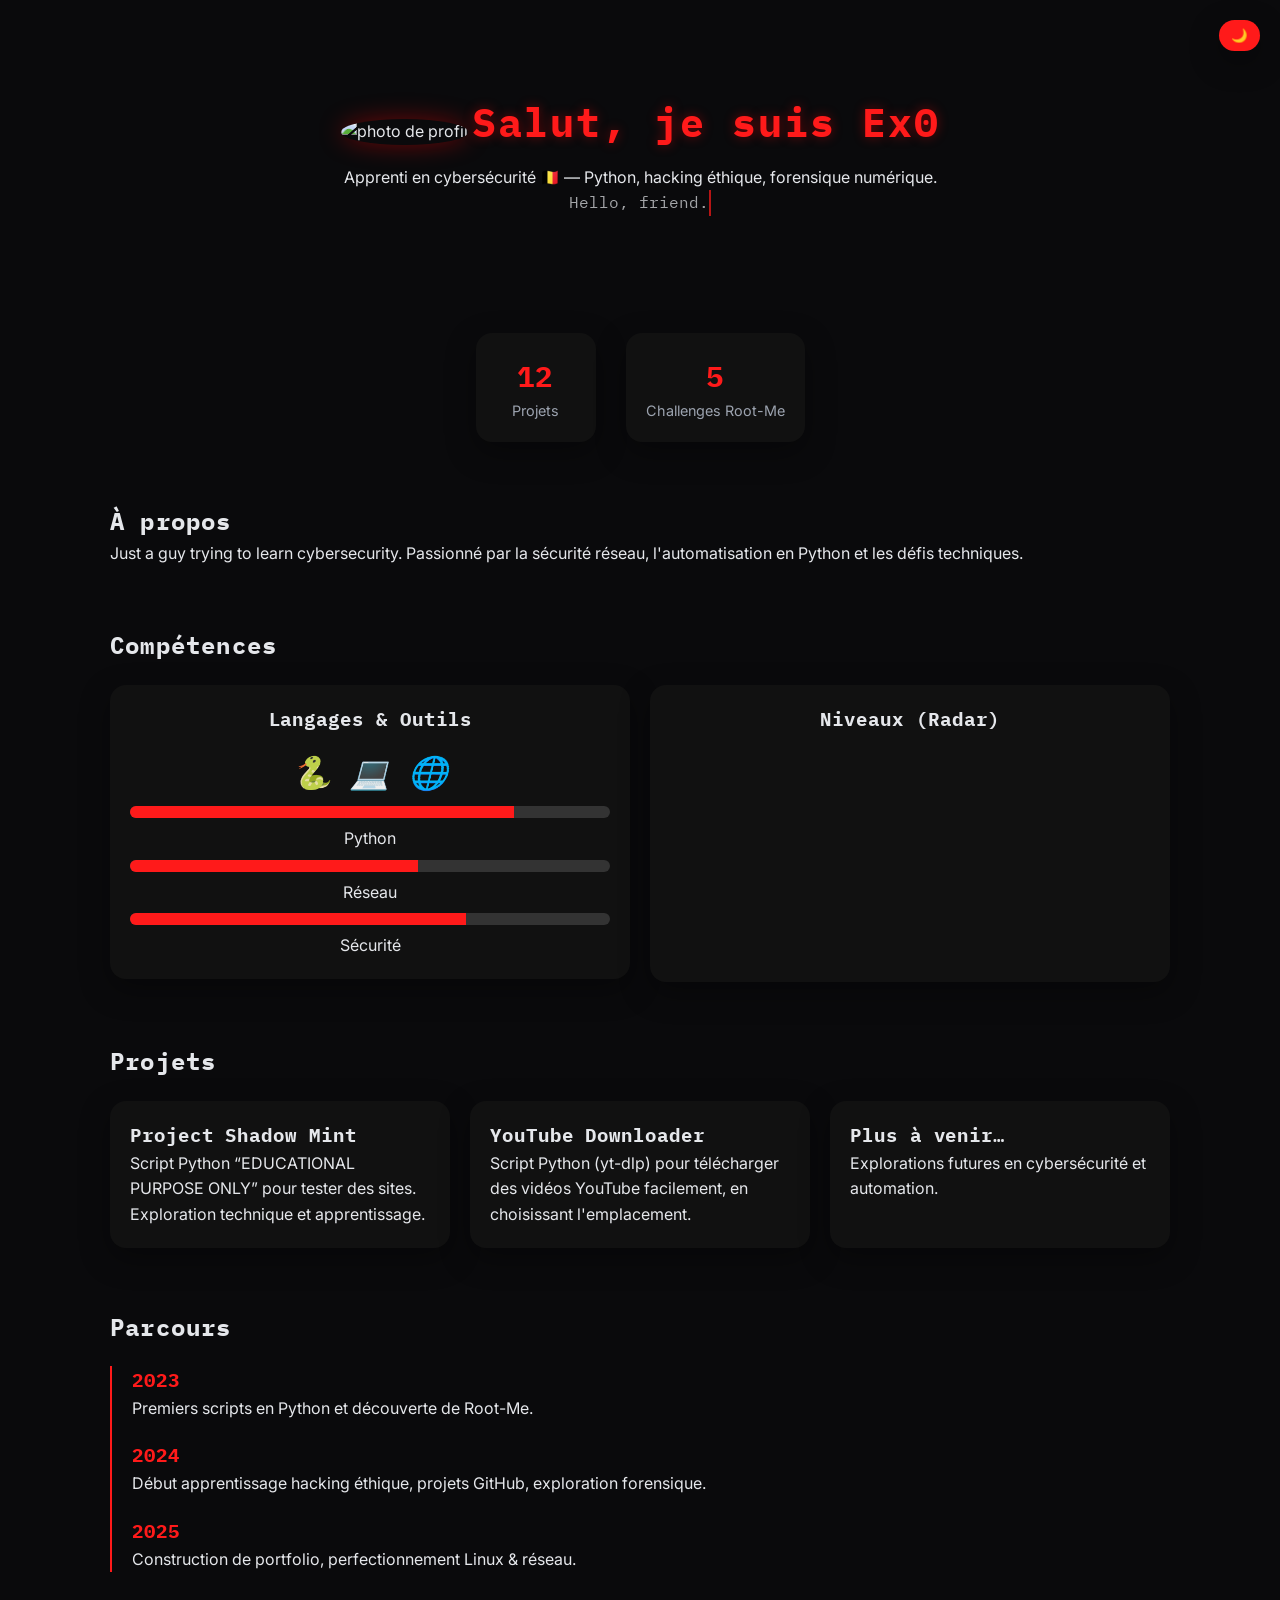
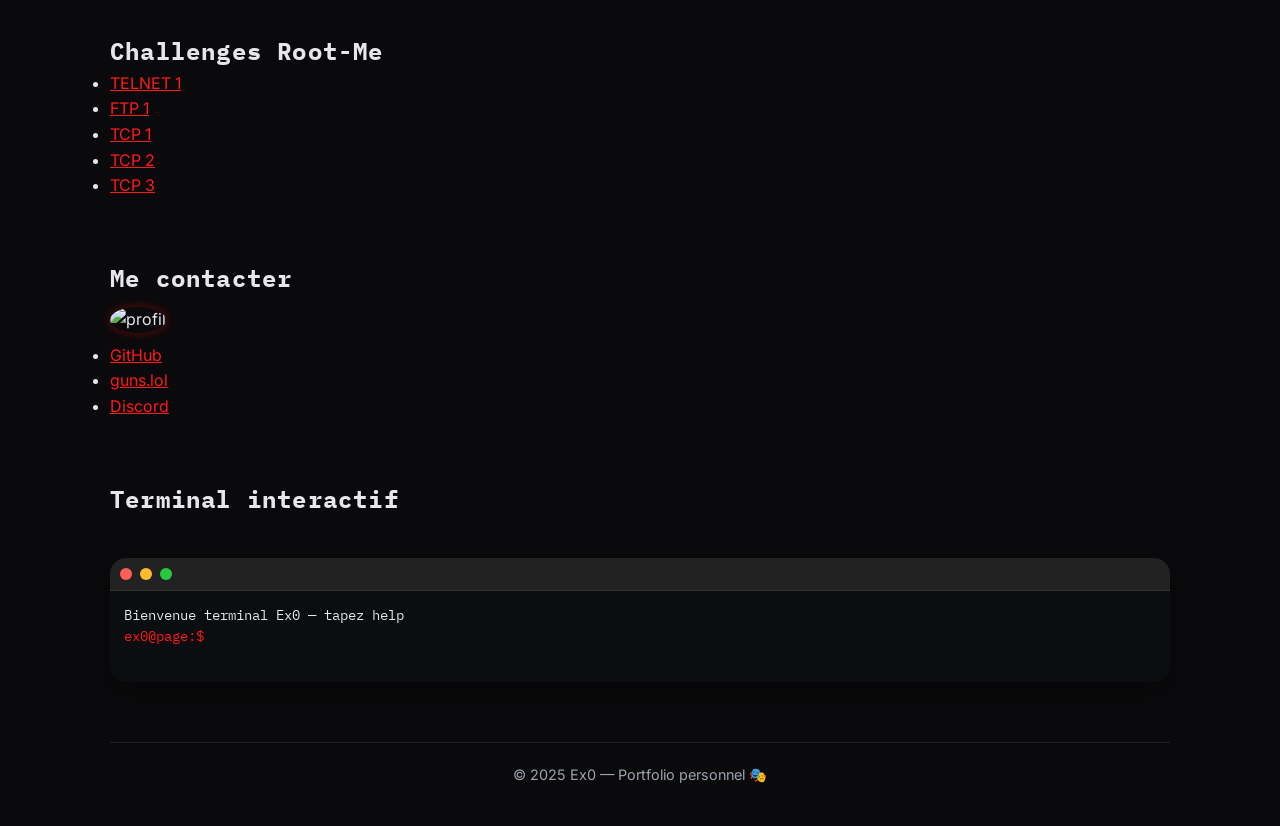
==== commit f4432c2b: "Update index.html" ====
--- a/index.html
+++ b/index.html
@@ -27,6 +27,7 @@
       60% {text-shadow: -2px -2px red, 2px 2px blue;}
       100% {text-shadow: 2px 0 red, -2px 0 blue;}
     }
+    .typewriter{opacity:.7;font-family:'IBM Plex Mono',monospace;display:inline-block;border-right:2px solid var(--accent);white-space:nowrap;overflow:hidden;}
     .section{margin-top:60px;}
     .cards{display:grid;grid-template-columns:repeat(auto-fit,minmax(260px,1fr));gap:20px;margin-top:20px;}
     .card{background:#111;border-radius:var(--radius);box-shadow:var(--shadow);padding:20px;transition:.3s}
@@ -53,16 +54,27 @@
     [data-theme="fsociety"] .term-head{background:#111;border-bottom:1px solid #0f0;}
     .dot{width:12px;height:12px;border-radius:50%}
     .red{background:#ff5f56}.yellow{background:#ffbd2e}.green{background:#27c93f}
-    .term-body{padding:14px;font-family:'IBM Plex Mono',monospace;font-size:14px;line-height:1.5}
+    .term-body{padding:14px;font-family:'IBM Plex Mono',monospace;font-size:14px;line-height:1.5;max-height:300px;overflow-y:auto;}
     .term-line{white-space:pre-wrap}
     .term-prompt{color:var(--accent)}
     .term-input{background:transparent;border:none;outline:none;color:var(--text);width:100%;font:inherit}
     .toggle-theme{position:fixed;top:20px;right:20px;background:var(--accent);color:#fff;border:none;border-radius:var(--radius);padding:8px 12px;cursor:pointer;box-shadow:var(--shadow)}
     .ascii{font-family:'IBM Plex Mono',monospace;white-space:pre;font-size:10px;line-height:1.2;color:var(--accent);}
-
-    
-    .challenge { color: var(--text); text-decoration: none; transition: color 0.3s, transform 0.2s; }
-    .challenge:hover { color: var(--accent); transform: scale(1.05); }
+    .stats{display:flex;justify-content:center;gap:30px;margin-top:40px;flex-wrap:wrap;}
+    .stat{background:#111;padding:20px;border-radius:var(--radius);box-shadow:var(--shadow);min-width:120px;text-align:center;}
+    .stat h3{color:var(--accent);font-size:1.8rem;}
+    .stat p{color:var(--muted);font-size:.9rem;}
+    [data-theme="light"] .stat{background:#fff;}
+    [data-theme="fsociety"] .stat{background:#010;}
+    .cards .card {
+  cursor: pointer; 
+  transition: transform 0.3s, color 0.3s;
+}
+
+.cards .card:hover h3,
+.cards .card:hover p {
+  color: var(--accent); 
+}
   </style>
 </head>
 <body>
@@ -72,7 +84,18 @@
       <img src="https://github.com/Eex00.png" alt="photo de profil" />
       <h1 class="glitch">Salut, je suis Ex0</h1>
       <p>Apprenti en cybersécurité 🇧🇪 — Python, hacking éthique, forensique numérique.</p>
-      <p style="opacity:.7;font-family:'IBM Plex Mono',monospace;">"Hello, friend."</p>
+      <p id="typewriter" class="typewriter"></p>
+    </section>
+
+    <section class="stats">
+      <div class="stat">
+        <h3 id="countProjects">0</h3>
+        <p>Projets</p>
+      </div>
+      <div class="stat">
+        <h3 id="countChallenges">0</h3>
+        <p>Challenges Root-Me</p>
+      </div>
     </section>
 
     <section class="section">
@@ -160,83 +183,197 @@
     </section>
 
     <section class="section">
-      <h2>Terminal </h2>
+      <h2>Terminal interactif</h2>
       <div class="terminal">
         <div class="term-head">
           <div class="dot red"></div><div class="dot yellow"></div><div class="dot green"></div>
         </div>
         <div class="term-body" id="termBody">
           <div class="term-line">Bienvenue terminal Ex0 — tapez help</div>
-          <div class="term-line"><span class="term-prompt">ex0@page:$</span> <input id="termInput" class="term-input" /></div>
         </div>
       </div>
     </section>
 
     <footer>
-      <img src="https://github.com/Eex00.png" alt="footer avatar" style="width:60px;height:60px;border-radius:50%;margin-bottom:8px;">
       <div>© 2025 Ex0 — Portfolio personnel 🎭</div>
     </footer>
   </div>
 
-  <script>
-    
-    const commands = {
-      help: () => ['help – voir commandes','about – info brève','projects – voir mes projets','contact – liens de contact','clear – nettoyer écran','fsociety – mode secret'],
-      about: () => ['Je suis Ex0, apprenti cybersécurité, basé en Belgique.'],
-      projects: () => ['- Project Shadow Mint','- YouTube Downloader','- Plus à venir'],
-      contact: () => ['GitHub: https://github.com/Eex00','guns.lol: https://guns.lol/4am','Discord: https://discord.com/users/552935813978259477'],
-      fsociety: () => {document.body.setAttribute('data-theme','fsociety'); return ["fsociety mode activé.","Welcome to the revolution.","⠀⠀⠀⠀⠀⣠⣤⣤⣤⣄⠀⠀⠀⠀⠀","⠀⠀⠀⠀⣿⣿⣿⣿⣿⣿⠀⠀⠀⠀⠀","⠀⠀⠀⣿⣿⣿⣿⣿⣿⣿⣿⠀⠀⠀⠀","⠀⠀⣿⣿⣿⣿⣿⣿⣿⣿⣿⣿⠀⠀⠀","⠀⠀⣿⣿⡿⠿⠿⠿⠿⣿⣿⣿⠀⠀⠀"]},
-      clear: () => {clearTerminal();return[]}
-    };
-
-    function clearTerminal(){document.querySelectorAll('.term-line').forEach((ln,i)=>{if(i>0)ln.remove();});}
-    const input=document.getElementById('termInput');
-    const termBody=document.getElementById('termBody');
-    input.addEventListener('keydown',e=>{
+<script>
+  
+  if ('scrollRestoration' in history) history.scrollRestoration = 'manual';
+  window.addEventListener('load', () => { window.scrollTo(0,0); });
+
+  
+  const text="Hello, friend.";
+  let i=0;
+  function typeWriter(){
+    if(i<text.length){
+      document.getElementById("typewriter").textContent+=text.charAt(i);
+      i++;
+      setTimeout(typeWriter,150);
+    }
+  }
+  typeWriter();
+
+  
+  const statProjects = document.getElementById('countProjects').parentNode;
+  const statChallenges = document.getElementById('countChallenges').parentNode;
+  [statProjects, statChallenges].forEach(stat => {
+    stat.style.cursor = 'pointer';
+    stat.addEventListener('mouseenter', () => { stat.style.transform='translateY(-4px)'; });
+    stat.addEventListener('mouseleave', () => { stat.style.transform='translateY(0)'; });
+  });
+  statProjects.addEventListener('click', () => { window.open('https://github.com/Eex00?tab=repositories','_blank'); });
+  statChallenges.addEventListener('click', () => {
+    const headings = document.querySelectorAll('section h2');
+    let challengesSection = null;
+    headings.forEach(h2 => { if(h2.textContent.trim()==="Challenges Root-Me") challengesSection=h2; });
+    if(challengesSection){
+      const yOffset=-80;
+      const y = challengesSection.getBoundingClientRect().top + window.pageYOffset + yOffset;
+      window.scrollTo({top:y,behavior:'smooth'});
+    }
+  });
+
+  function animateValue(id,start,end,duration){
+    const obj=document.getElementById(id);
+    let startTime=null;
+    function step(timestamp){
+      if(!startTime) startTime=timestamp;
+      const progress=Math.min((timestamp-startTime)/duration,1);
+      obj.textContent=Math.floor(progress*(end-start)+start);
+      if(progress<1) window.requestAnimationFrame(step);
+    }
+    window.requestAnimationFrame(step);
+  }
+  animateValue("countProjects",0,12,2000);
+  animateValue("countChallenges",0,5,2000);
+
+  
+  const termBody = document.getElementById('termBody');
+  const commands = {
+    help: () => ['help – voir commandes','about – info brève','projects – voir mes projets','contact – liens de contact','clear – nettoyer écran','fsociety – mode secret'],
+    about: () => ['Je suis Ex0, apprenti cybersécurité, basé en Belgique.'],
+    projects: () => ['- Project Shadow Mint','- YouTube Downloader','- Plus à venir'],
+    contact: () => ['GitHub: https://github.com/Eex00','guns.lol: https://guns.lol/4am','Discord: https://discord.com/users/552935813978259477'],
+    fsociety: () => {document.body.setAttribute('data-theme','fsociety'); return ["fsociety mode activé.","Welcome to the revolution."];},
+    clear: () => {clearTerminal();return[];}
+  };
+
+  function createInputLine(focus=true){
+    const newLine = document.createElement('div');
+    newLine.className='term-line';
+    newLine.innerHTML=`<span class="term-prompt">ex0@page:$</span> <input class="term-input" />`;
+    termBody.appendChild(newLine);
+    const input = newLine.querySelector('.term-input');
+    if(focus) input.focus();
+    input.addEventListener('keydown', e => {
       if(e.key==='Enter'){
         const val=input.value.trim();
-        const prompt=document.createElement('div');
+        const prompt = document.createElement('div');
         prompt.className='term-line';
         prompt.innerHTML=`<span class="term-prompt">ex0@page:$</span> ${val}`;
-        termBody.insertBefore(prompt,input.parentNode);
-        if(commands[val])commands[val]().forEach(line=>{const d=document.createElement('div');d.className='term-line';d.textContent=line;termBody.insertBefore(d,input.parentNode);});
+        termBody.insertBefore(prompt,newLine);
+
+        if(commands[val]){
+          commands[val]().forEach(line=>{
+            const d=document.createElement('div');
+            d.className='term-line';
+            d.textContent=line;
+            termBody.insertBefore(d,newLine);
+          });
+        }
+
         input.value='';
+        termBody.scrollTop=termBody.scrollHeight;
       }
     });
-
-    
-    new Chart(document.getElementById('skillsChart'),{
-      type:'radar',
-      data:{labels:['Python','Réseau','Sécurité','Forensique','Linux'],datasets:[{label:'Compétences',data:[8,6,7,5,6],fill:true,backgroundColor:'rgba(255,0,0,0.2)',borderColor:'rgba(255,0,0,0.8)',pointBackgroundColor:'rgba(255,0,0,1)'}]},
-      options:{scales:{r:{angleLines:{color:'rgba(255,255,255,.1)'},grid:{color:'rgba(255,255,255,.1)'},pointLabels:{color:'var(--text)'},ticks:{display:false}}},plugins:{legend:{labels:{color:'var(--text)'}}}}
-    });
-
-    
-    const btn=document.getElementById('toggleTheme');
-    btn.addEventListener('click',()=>{
-      if(document.body.getAttribute('data-theme')==='light'){
-        document.body.removeAttribute('data-theme');
-        btn.textContent='🌙';
-      } else if(document.body.getAttribute('data-theme')==='fsociety'){
-        document.body.removeAttribute('data-theme');
-        btn.textContent='🌙';
-      } else {
-        document.body.setAttribute('data-theme','light');
-        btn.textContent='☀️';
+    termBody.scrollTop=termBody.scrollHeight;
+  }
+
+  function clearTerminal(){
+    document.querySelectorAll('.term-line').forEach((ln,i)=>{ if(i>0) ln.remove(); });
+    createInputLine();
+  }
+
+  createInputLine(true);
+
+  document.querySelector('.terminal').addEventListener('click',()=>{
+    const lastInput = termBody.querySelector('.term-input:last-of-type');
+    if(lastInput) lastInput.focus();
+  });
+
+  
+const projectCards = document.querySelectorAll('.cards .card');
+
+projectCards.forEach(card => {
+  const title = card.querySelector('h3').textContent;
+
+  
+  card.addEventListener('click', () => {
+    if(title.includes('Shadow Mint')){
+      window.open('https://github.com/Eex00/Project-shadow-mint', '_blank');
+    } else if(title.includes('YouTube Downloader')){
+      window.open('https://github.com/Eex00/youtube-downloader', '_blank');
+    } else if(title.includes('Plus à venir')){
+      window.open('https://www.youtube.com/watch?v=dQw4w9WgXcQ', '_blank');
+    }
+  });
+});
+
+  
+  new Chart(document.getElementById('skillsChart'), {
+    type:'radar',
+    data:{
+      labels:['Python','Réseau','Sécurité','Forensique','Linux'],
+      datasets:[
+        {label:'Compétences',data:[8,6,7,5,6],fill:true,backgroundColor:'rgba(255,0,0,0.2)',borderColor:'rgba(255,0,0,0.8)',pointBackgroundColor:'rgba(255,0,0,1)'},
+        {label:'Devenir',data:[5,5,9,4,5],fill:true,backgroundColor:'rgba(0,255,0,0.2)',borderColor:'rgba(0,255,0,0.8)',pointBackgroundColor:'rgba(0,255,0,1)'}
+      ]
+    },
+    options:{
+      scales:{
+        r:{
+          angleLines:{color:'rgba(255,255,255,.1)'},
+          grid:{color:'rgba(255,255,255,.1)'},
+          pointLabels:{color:()=>getComputedStyle(document.body).getPropertyValue('--text')},
+          ticks:{display:false}
+        }
+      },
+      plugins:{
+        legend:{
+          labels:{color:()=>getComputedStyle(document.body).getPropertyValue('--text')},
+          onHover:(e)=>{e.native.target.style.cursor='pointer';},
+          onLeave:(e)=>{e.native.target.style.cursor='default';}
+        }
       }
-    });
-
-    
-    const heroTitle=document.querySelector('.hero h1');
-    let clickCount=0;
-    heroTitle.addEventListener('click',()=>{
-      clickCount++;
-      if(clickCount===3){
-        alert("MR. ROBOT ASCII:\n\n  /\/\/\ \n ( o   o ) \n  >  -  <  ");
-        clickCount=0;
-      }
-      setTimeout(()=>clickCount=0,1000);
-    });
-  </script>
+    }
+  });
+
+  
+  const btn=document.getElementById('toggleTheme');
+  btn.addEventListener('click',()=>{
+    if(document.body.getAttribute('data-theme')==='light' || document.body.getAttribute('data-theme')==='fsociety'){
+      document.body.removeAttribute('data-theme');
+      btn.textContent='🌙';
+    }else{
+      document.body.setAttribute('data-theme','light');
+      btn.textContent='☀️';
+    }
+  });
+
+  // Easter egg
+  const heroTitle=document.querySelector('.hero h1');
+  let clickCount=0;
+  heroTitle.addEventListener('click',()=>{
+    clickCount++;
+    if(clickCount===1){
+      alert("MR. ROBOT ASCII:\n\n  /\/\/\\ \n ( o   o ) \n  >  -  <  ");
+      clickCount=0;
+    }
+    setTimeout(()=>clickCount=0,1000);
+  });
+</script>
 </body>
 </html>
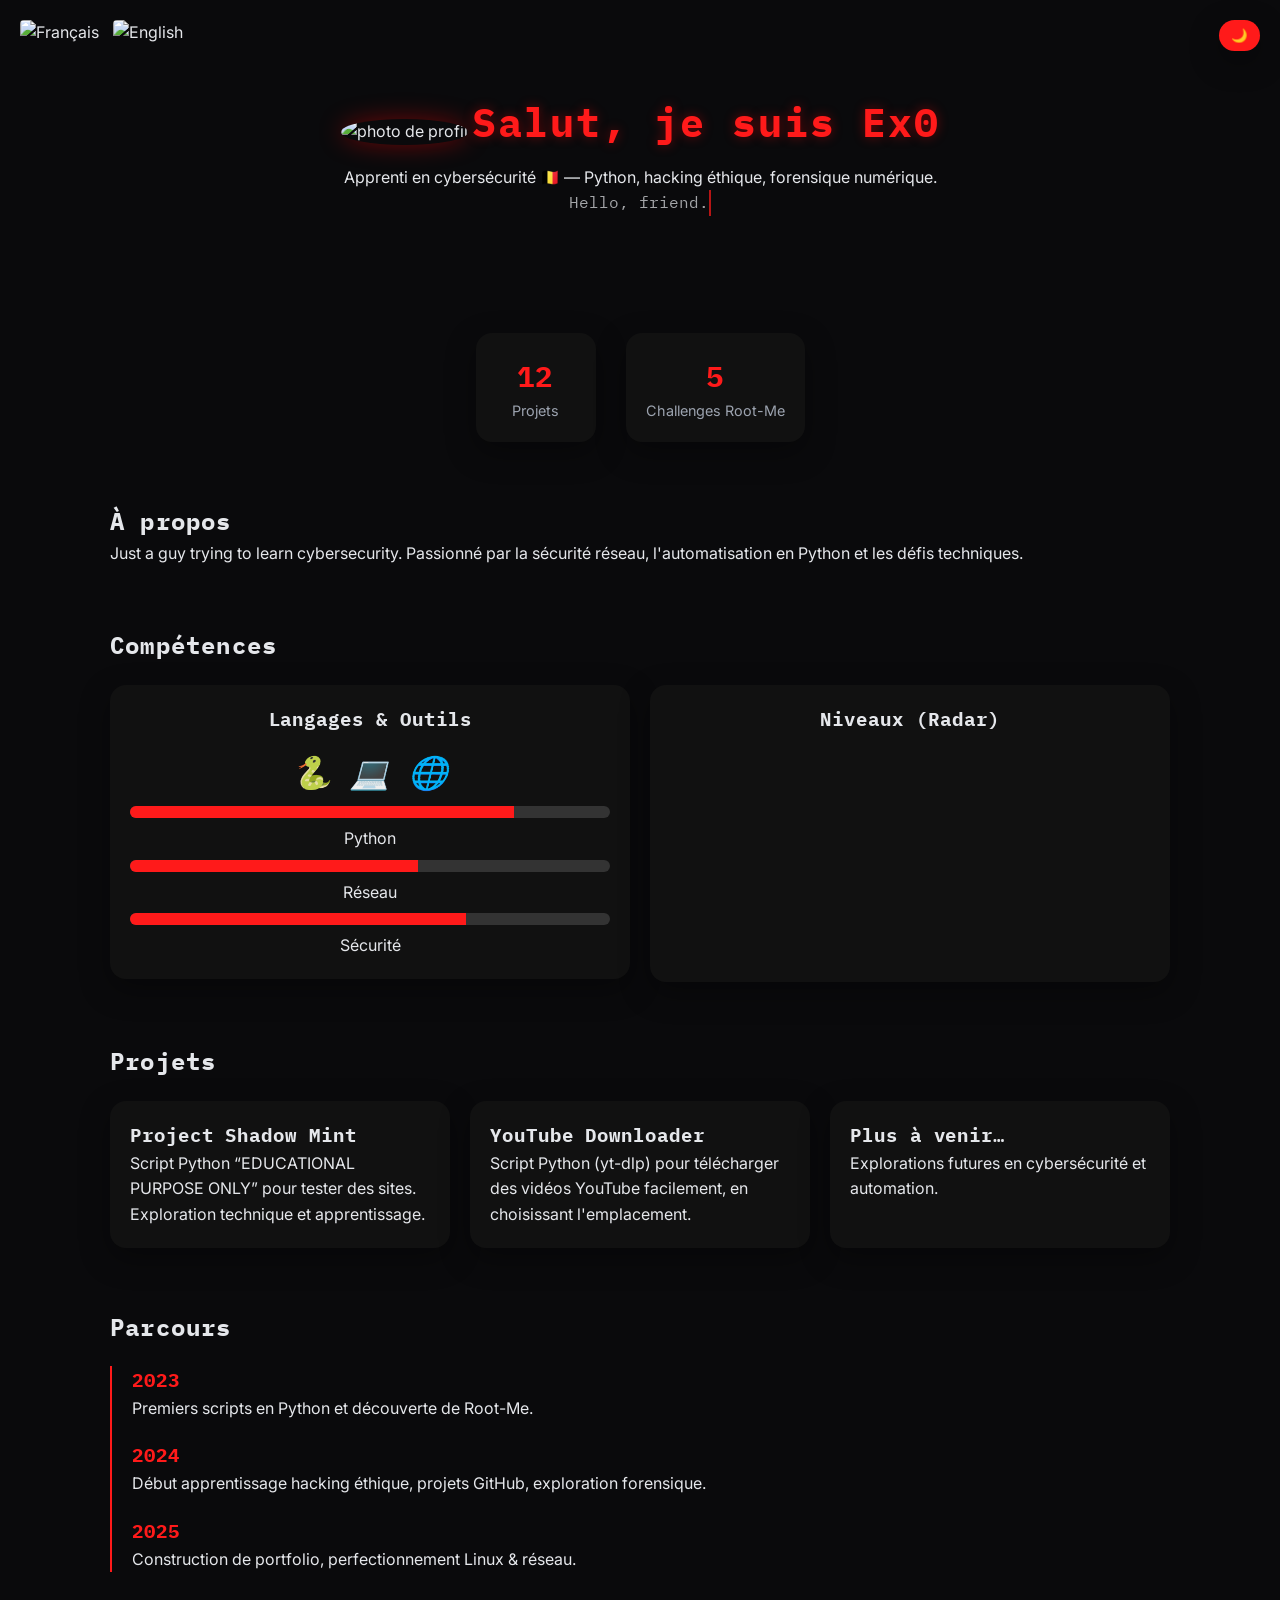
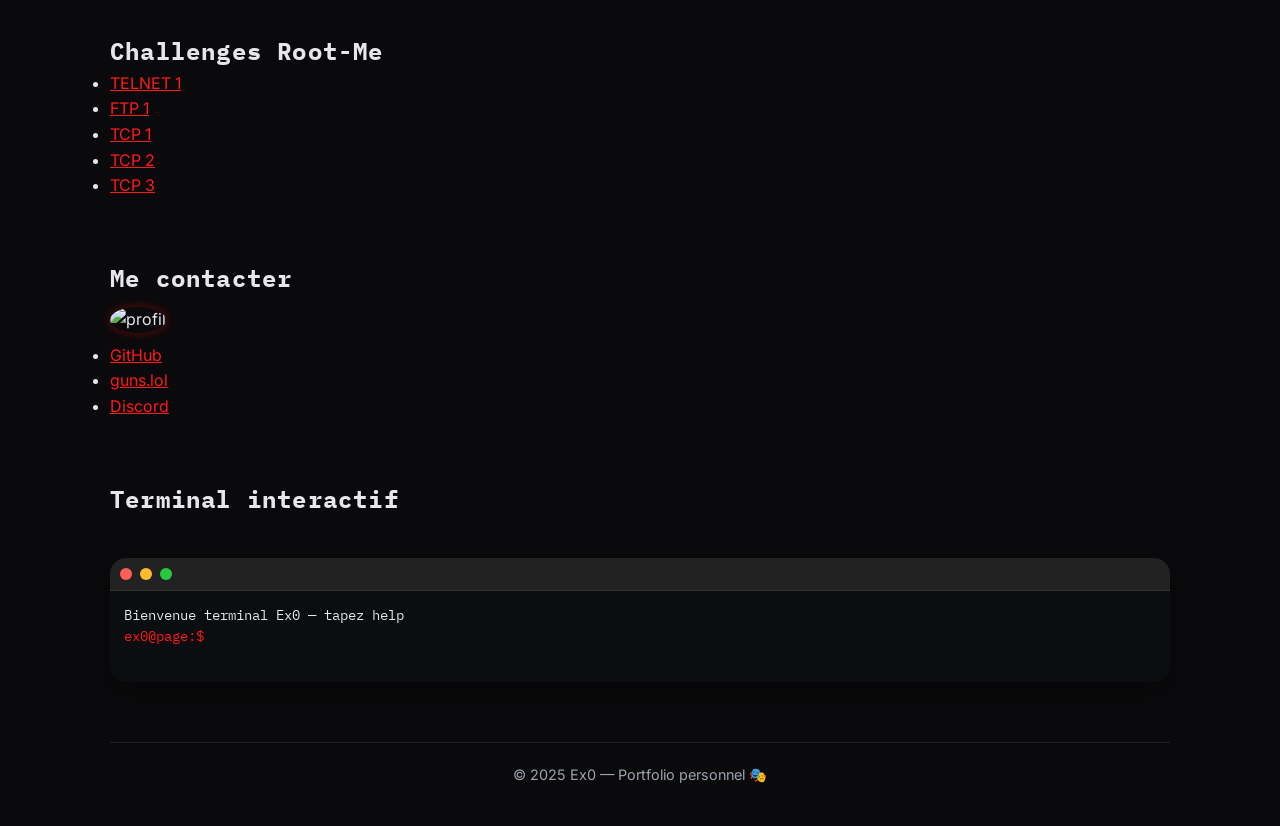
==== commit 5e1f6880: "ajout langue" ====
--- a/index.html
+++ b/index.html
@@ -67,102 +67,119 @@
     [data-theme="light"] .stat{background:#fff;}
     [data-theme="fsociety"] .stat{background:#010;}
     .cards .card {
-  cursor: pointer; 
+  cursor: pointer;
   transition: transform 0.3s, color 0.3s;
 }
 
 .cards .card:hover h3,
 .cards .card:hover p {
-  color: var(--accent); 
+  color: var(--accent);
 }
+.lang-selector {
+      position: fixed;
+      top: 20px;
+      left: 20px;
+      z-index: 1000;
+    }
+
+    .lang-selector img {
+      width: 30px;
+      cursor: pointer;
+      margin-right: 10px;
+      border-radius: 4px;
+    }
   </style>
 </head>
 <body>
+  <div class="lang-selector">
+    <img src="https://flagcdn.com/fr.svg" alt="Français" id="lang-fr">
+    <img src="https://flagcdn.com/gb.svg" alt="English" id="lang-en">
+  </div>
   <button class="toggle-theme" id="toggleTheme">🌙</button>
   <div class="container">
     <section class="hero">
       <img src="https://github.com/Eex00.png" alt="photo de profil" />
-      <h1 class="glitch">Salut, je suis Ex0</h1>
-      <p>Apprenti en cybersécurité 🇧🇪 — Python, hacking éthique, forensique numérique.</p>
+      <h1 class="glitch" data-translate="hero_title">Salut, je suis Ex0</h1>
+      <p data-translate="hero_subtitle">Apprenti en cybersécurité 🇧🇪 — Python, hacking éthique, forensique numérique.</p>
       <p id="typewriter" class="typewriter"></p>
     </section>
 
     <section class="stats">
       <div class="stat">
         <h3 id="countProjects">0</h3>
-        <p>Projets</p>
+        <p data-translate="projects">Projets</p>
       </div>
       <div class="stat">
         <h3 id="countChallenges">0</h3>
-        <p>Challenges Root-Me</p>
-      </div>
-    </section>
-
-    <section class="section">
-      <h2>À propos</h2>
-      <p>Just a guy trying to learn cybersecurity. Passionné par la sécurité réseau, l'automatisation en Python et les défis techniques.</p>
-    </section>
-
-    <section class="section">
-      <h2>Compétences</h2>
+        <p data-translate="challenges">Challenges Root-Me</p>
+      </div>
+    </section>
+
+    <section class="section">
+      <h2 data-translate="about_title">À propos</h2>
+      <p data-translate="about_text">Just a guy trying to learn cybersecurity. Passionné par la sécurité réseau, l'automatisation en Python et les défis techniques.</p>
+    </section>
+
+    <section class="section">
+      <h2 data-translate="skills_title">Compétences</h2>
       <div class="skills">
         <div class="card">
-          <h3>Langages & Outils</h3>
+          <h3 data-translate="skills_tools_title">Langages & Outils</h3>
           <div class="skills-icons">
             <i>🐍</i><i>💻</i><i>🌐</i>
           </div>
           <div class="progress-bar"><div class="progress-fill" style="width:80%"></div></div>
           <p>Python</p>
           <div class="progress-bar"><div class="progress-fill" style="width:60%"></div></div>
-          <p>Réseau</p>
+          <p data-translate="network">Réseau</p>
           <div class="progress-bar"><div class="progress-fill" style="width:70%"></div></div>
-          <p>Sécurité</p>
+          <p data-translate="security">Sécurité</p>
         </div>
         <div class="card">
-          <h3>Niveaux (Radar)</h3>
+          <h3 data-translate="skills_chart_title">Niveaux (Radar)</h3>
           <canvas id="skillsChart" height="220"></canvas>
         </div>
       </div>
     </section>
 
     <section class="section">
-      <h2>Projets</h2>
+      <h2 data-translate="projects_title">Projets</h2>
       <div class="cards">
         <div class="card">
-          <h3>Project Shadow Mint</h3>
-          <p>Script Python “EDUCATIONAL PURPOSE ONLY” pour tester des sites. Exploration technique et apprentissage.</p>
+          <h3 data-translate="project1_title">Project Shadow Mint</h3>
+          <p data-translate="project1_desc">Script Python “EDUCATIONAL PURPOSE ONLY” pour tester des sites. Exploration technique et apprentissage.</p>
         </div>
         <div class="card">
-          <h3>YouTube Downloader</h3>
-          <p>Script Python (yt-dlp) pour télécharger des vidéos YouTube facilement, en choisissant l'emplacement.</p>
+          <h3 data-translate="project2_title">YouTube Downloader</h3>
+          <p data-translate="project2_desc">Script Python (yt-dlp) pour télécharger des vidéos YouTube facilement, en choisissant l'emplacement.</p>
         </div>
         <div class="card">
-          <h3>Plus à venir…</h3>
-          <p>Explorations futures en cybersécurité et automation.</p>
-        </div>
-      </div>
-    </section>
-
-    <section class="section">
-      <h2>Parcours</h2>
+          <h3 data-translate="project3_title">Plus à venir…</h3>
+          <p data-translate="project3_desc">Explorations futures en cybersécurité et automation.</p>
+        </div>
+      </div>
+    </section>
+
+    <section class="section">
+      <h2 data-translate="journey_title">Parcours</h2>
       <div class="timeline">
         <div class="timeline-item">
           <h3>2023</h3>
-          <p>Premiers scripts en Python et découverte de Root-Me.</p>
+          <p data-translate="journey1">Premiers scripts en Python et découverte de Root-Me.</p>
         </div>
         <div class="timeline-item">
           <h3>2024</h3>
-          <p>Début apprentissage hacking éthique, projets GitHub, exploration forensique.</p>
+          <p data-translate="journey2">Début apprentissage hacking éthique, projets GitHub, exploration forensique.</p>
         </div>
         <div class="timeline-item">
           <h3>2025</h3>
-          <p>Construction de portfolio, perfectionnement Linux & réseau.</p>
-        </div>
-      </div>
-    </section>
-
-    <section class="section">
-      <h2>Challenges Root-Me</h2>
+          <p data-translate="journey3">Construction de portfolio, perfectionnement Linux & réseau.</p>
+        </div>
+      </div>
+    </section>
+
+    <section class="section">
+      <h2 data-translate="rootme_title">Challenges Root-Me</h2>
       <ul>
         <li><a href="https://www.root-me.org/fr/Challenges/Reseau/TELNET-authentification" target="_blank" class="challenge">TELNET 1</a></li>
         <li><a href="https://www.root-me.org/fr/Challenges/Reseau/FTP-Authentification" target="_blank" class="challenge">FTP 1</a></li>
@@ -173,7 +190,7 @@
     </section>
 
     <section class="section">
-      <h2>Me contacter</h2>
+      <h2 data-translate="contact_title">Me contacter</h2>
       <img src="https://github.com/Eex00.png" alt="profil" style="width:90px;height:90px;border-radius:50%;margin:10px 0;box-shadow:0 0 10px rgba(255,0,0,.4)">
       <ul>
         <li><a href="https://github.com/Eex00" target="_blank">GitHub</a></li>
@@ -183,31 +200,120 @@
     </section>
 
     <section class="section">
-      <h2>Terminal interactif</h2>
+      <h2 data-translate="terminal_title">Terminal interactif</h2>
       <div class="terminal">
         <div class="term-head">
           <div class="dot red"></div><div class="dot yellow"></div><div class="dot green"></div>
         </div>
         <div class="term-body" id="termBody">
-          <div class="term-line">Bienvenue terminal Ex0 — tapez help</div>
+          <div class="term-line" data-translate="terminal_welcome">Bienvenue terminal Ex0 — tapez help</div>
         </div>
       </div>
     </section>
 
     <footer>
-      <div>© 2025 Ex0 — Portfolio personnel 🎭</div>
+      <div data-translate="footer_text">© 2025 Ex0 — Portfolio personnel 🎭</div>
     </footer>
   </div>
 
 <script>
+
+  const translations = {
+    en: {
+      hero_title: "Hi, I'm Ex0",
+      hero_subtitle: "Cybersecurity apprentice 🇧🇪 — Python, ethical hacking, digital forensics.",
+      typewriter_text: "Hello, friend.",
+      projects: "Projects",
+      challenges: "Root-Me Challenges",
+      about_title: "About",
+      about_text: "Just a guy trying to learn cybersecurity. Passionate about network security, Python automation and technical challenges.",
+      skills_title: "Skills",
+      skills_tools_title: "Languages & Tools",
+      network: "Network",
+      security: "Security",
+      skills_chart_title: "Levels (Radar)",
+      projects_title: "Projects",
+      project1_title: "Project Shadow Mint",
+      project1_desc: "Python script “EDUCATIONAL PURPOSE ONLY” to test websites. Technical exploration and learning.",
+      project2_title: "YouTube Downloader",
+      project2_desc: "Python script (yt-dlp) to easily download YouTube videos, choosing the location.",
+      project3_title: "More to come…",
+      project3_desc: "Future explorations in cybersecurity and automation.",
+      journey_title: "Journey",
+      journey1: "First Python scripts and discovery of Root-Me.",
+      journey2: "Started learning ethical hacking, GitHub projects, exploring forensics.",
+      journey3: "Building a portfolio, perfecting Linux & networking.",
+      rootme_title: "Root-Me Challenges",
+      contact_title: "Contact me",
+      terminal_title: "Interactive Terminal",
+      terminal_welcome: "Welcome to Ex0 terminal — type help",
+      footer_text: "© 2025 Ex0 — Personal Portfolio 🎭",
+      help_command: ['help – see commands','about – brief info','projects – see my projects','contact – contact links','clear – clear screen','fsociety – secret mode'],
+      about_command: ["I'm Ex0, a cybersecurity apprentice based in Belgium."],
+      projects_command: ['- Project Shadow Mint','- YouTube Downloader','- More to come'],
+      contact_command: ['GitHub: https://github.com/Eex00','guns.lol: https://guns.lol/4am','Discord: https://discord.com/users/552935813978259477'],
+      fsociety_command: ["fsociety mode activated.","Welcome to the revolution."]
+    },
+    fr: {
+      hero_title: "Salut, je suis Ex0",
+      hero_subtitle: "Apprenti en cybersécurité 🇧🇪 — Python, hacking éthique, forensique numérique.",
+      typewriter_text: "Hello, friend.",
+      projects: "Projets",
+      challenges: "Challenges Root-Me",
+      about_title: "À propos",
+      about_text: "Just a guy trying to learn cybersecurity. Passionné par la sécurité réseau, l'automatisation en Python et les défis techniques.",
+      skills_title: "Compétences",
+      skills_tools_title: "Langages & Outils",
+      network: "Réseau",
+      security: "Sécurité",
+      skills_chart_title: "Niveaux (Radar)",
+      projects_title: "Projets",
+      project1_title: "Project Shadow Mint",
+      project1_desc: "Script Python “EDUCATIONAL PURPOSE ONLY” pour tester des sites. Exploration technique et apprentissage.",
+      project2_title: "YouTube Downloader",
+      project2_desc: "Script Python (yt-dlp) pour télécharger des vidéos YouTube facilement, en choisissant l'emplacement.",
+      project3_title: "Plus à venir…",
+      project3_desc: "Explorations futures en cybersécurité et automation.",
+      journey_title: "Parcours",
+      journey1: "Premiers scripts en Python et découverte de Root-Me.",
+      journey2: "Début apprentissage hacking éthique, projets GitHub, exploration forensique.",
+      journey3: "Construction de portfolio, perfectionnement Linux & réseau.",
+      rootme_title: "Challenges Root-Me",
+      contact_title: "Me contacter",
+      terminal_title: "Terminal interactif",
+      terminal_welcome: "Bienvenue terminal Ex0 — tapez help",
+      footer_text: "© 2025 Ex0 — Portfolio personnel 🎭",
+      help_command: ['help – voir commandes','about – info brève','projects – voir mes projets','contact – liens de contact','clear – nettoyer écran','fsociety – mode secret'],
+      about_command: ['Je suis Ex0, apprenti cybersécurité, basé en Belgique.'],
+      projects_command: ['- Project Shadow Mint','- YouTube Downloader','- Plus à venir'],
+      contact_command: ['GitHub: https://github.com/Eex00','guns.lol: https://guns.lol/4am','Discord: https://discord.com/users/552935813978259477'],
+      fsociety_command: ["fsociety mode activé.","Welcome to the revolution."]
+    }
+  };
+
+  let currentLang = 'fr';
+
+  function translatePage(lang) {
+    document.documentElement.lang = lang;
+    currentLang = lang;
+    document.querySelectorAll('[data-translate]').forEach(el => {
+      const key = el.getAttribute('data-translate');
+      el.textContent = translations[lang][key];
+    });
+    i = 0;
+    document.getElementById("typewriter").textContent = "";
+    typeWriter();
+  }
+
+  document.getElementById('lang-fr').addEventListener('click', () => translatePage('fr'));
+  document.getElementById('lang-en').addEventListener('click', () => translatePage('en'));
   
   if ('scrollRestoration' in history) history.scrollRestoration = 'manual';
   window.addEventListener('load', () => { window.scrollTo(0,0); });
 
-  
-  const text="Hello, friend.";
   let i=0;
   function typeWriter(){
+    const text = translations[currentLang].typewriter_text;
     if(i<text.length){
       document.getElementById("typewriter").textContent+=text.charAt(i);
       i++;
@@ -253,11 +359,11 @@
   
   const termBody = document.getElementById('termBody');
   const commands = {
-    help: () => ['help – voir commandes','about – info brève','projects – voir mes projets','contact – liens de contact','clear – nettoyer écran','fsociety – mode secret'],
-    about: () => ['Je suis Ex0, apprenti cybersécurité, basé en Belgique.'],
-    projects: () => ['- Project Shadow Mint','- YouTube Downloader','- Plus à venir'],
-    contact: () => ['GitHub: https://github.com/Eex00','guns.lol: https://guns.lol/4am','Discord: https://discord.com/users/552935813978259477'],
-    fsociety: () => {document.body.setAttribute('data-theme','fsociety'); return ["fsociety mode activé.","Welcome to the revolution."];},
+    help: () => translations[currentLang].help_command,
+    about: () => translations[currentLang].about_command,
+    projects: () => translations[currentLang].projects_command,
+    contact: () => translations[currentLang].contact_command,
+    fsociety: () => {document.body.setAttribute('data-theme','fsociety'); return translations[currentLang].fsociety_command;},
     clear: () => {clearTerminal();return[];}
   };
 
@@ -316,7 +422,7 @@
       window.open('https://github.com/Eex00/Project-shadow-mint', '_blank');
     } else if(title.includes('YouTube Downloader')){
       window.open('https://github.com/Eex00/youtube-downloader', '_blank');
-    } else if(title.includes('Plus à venir')){
+    } else if(title.includes('Plus à venir') || title.includes('More to come')){
       window.open('https://www.youtube.com/watch?v=dQw4w9WgXcQ', '_blank');
     }
   });
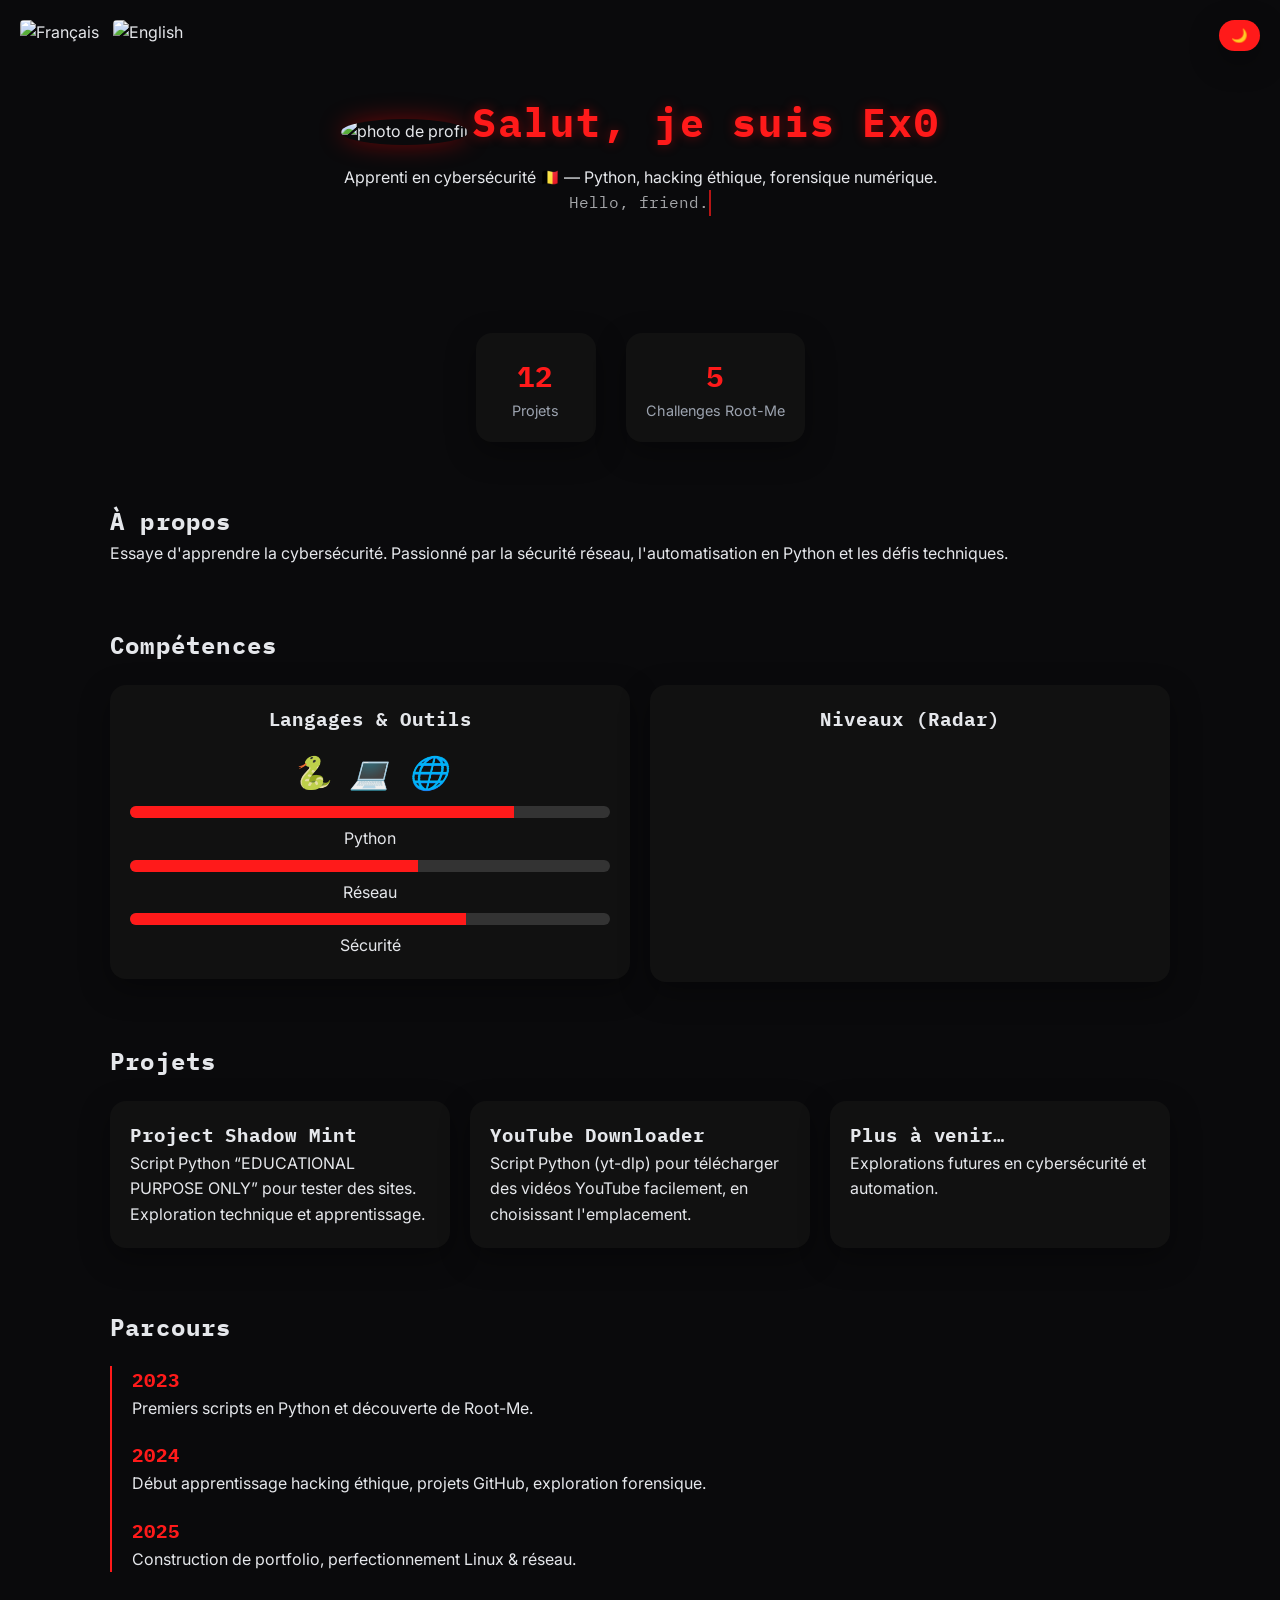
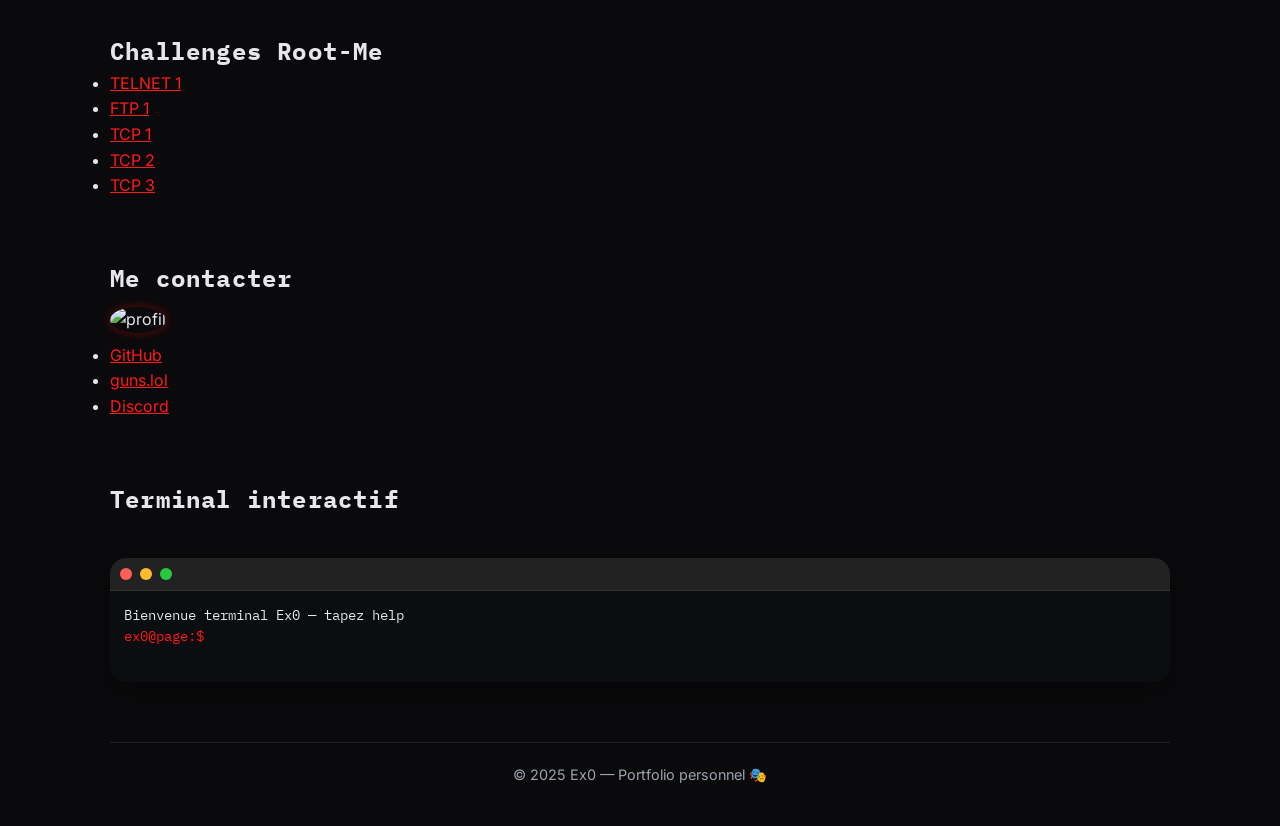
==== commit 346cead0: "Update index.html" ====
--- a/index.html
+++ b/index.html
@@ -117,7 +117,7 @@
 
     <section class="section">
       <h2 data-translate="about_title">À propos</h2>
-      <p data-translate="about_text">Just a guy trying to learn cybersecurity. Passionné par la sécurité réseau, l'automatisation en Python et les défis techniques.</p>
+      <p data-translate="about_text">Essaye d'apprendre la cybersécurité. Passionné par la sécurité réseau, l'automatisation en Python et les défis techniques.</p>
     </section>
 
     <section class="section">
@@ -261,7 +261,7 @@
       projects: "Projets",
       challenges: "Challenges Root-Me",
       about_title: "À propos",
-      about_text: "Just a guy trying to learn cybersecurity. Passionné par la sécurité réseau, l'automatisation en Python et les défis techniques.",
+      about_text: "Essaye d'apprendre la cybersécurité. Passionné par la sécurité réseau, l'automatisation en Python et les défis techniques.",
       skills_title: "Compétences",
       skills_tools_title: "Langages & Outils",
       network: "Réseau",
@@ -468,18 +468,6 @@
       btn.textContent='☀️';
     }
   });
-
-  // Easter egg
-  const heroTitle=document.querySelector('.hero h1');
-  let clickCount=0;
-  heroTitle.addEventListener('click',()=>{
-    clickCount++;
-    if(clickCount===1){
-      alert("MR. ROBOT ASCII:\n\n  /\/\/\\ \n ( o   o ) \n  >  -  <  ");
-      clickCount=0;
-    }
-    setTimeout(()=>clickCount=0,1000);
-  });
 </script>
 </body>
 </html>
